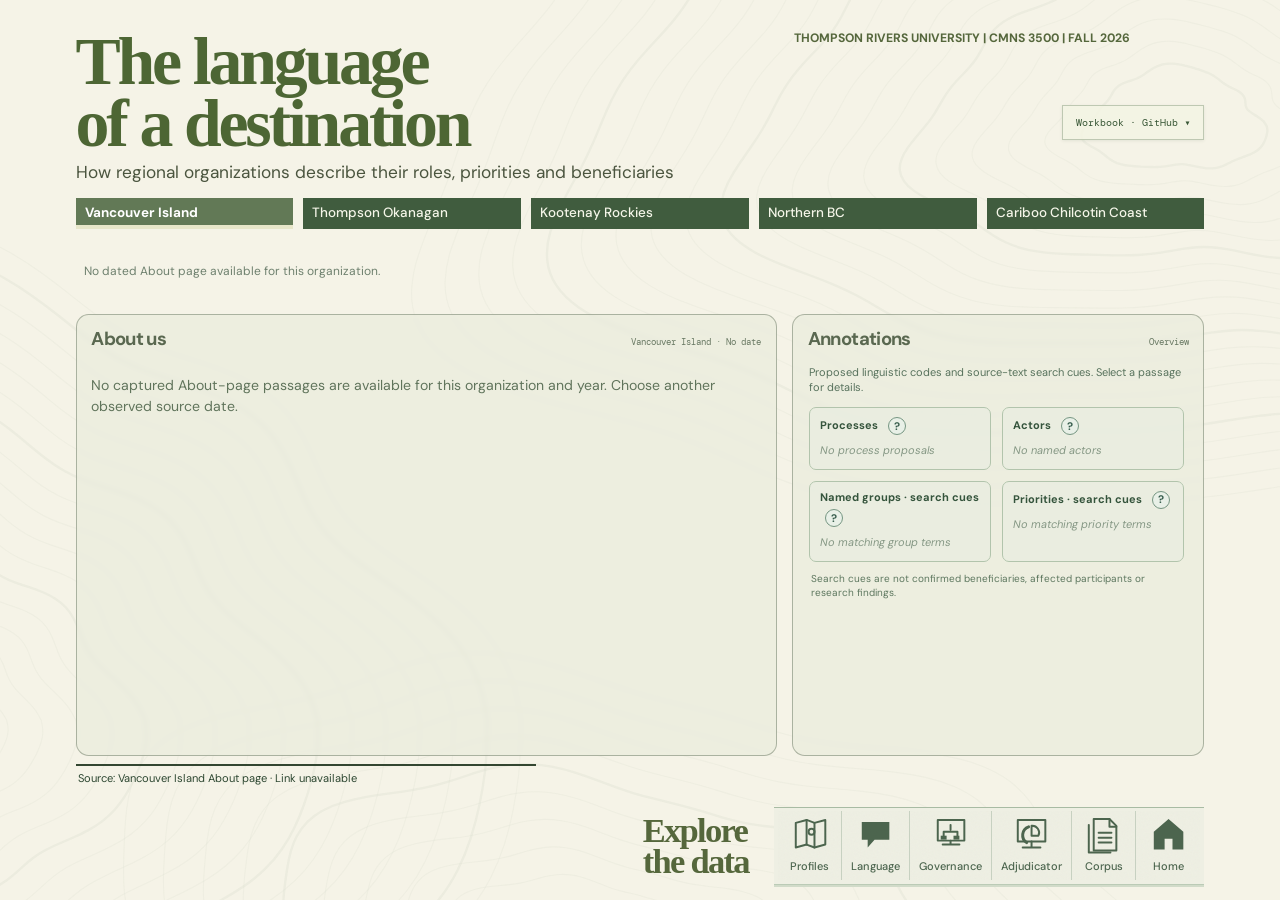
==== site/index.html @ 40ce286b "site: fix corpus listing and improve source-faithful language reading" ====
<!DOCTYPE html>
<html lang="en">
<head>
<meta charset="utf-8">
<meta name="viewport" content="width=device-width, initial-scale=1">
<meta name="theme-color" content="#f5f3e7">
<meta name="description" content="Who speaks for a destination? A research atlas of institutional language and governance.">
<title>Who speaks for a destination? | Research atlas</title>
<link rel="stylesheet" href="./styles.css">
<link rel="stylesheet" href="./reading-layout.css">
<link rel="stylesheet" href="./language-table.css">
<link rel="stylesheet" href="./refinements.css">
<script defer src="./vendor/xlsx.full.min.js"></script>
<script defer src="./app.js"></script>
<script defer src="./reading-layout.js"></script>
<script defer src="./language-table.js"></script>
<script defer src="./source-structure.js"></script>
<script defer src="./refinements.js"></script>
</head>
<body>
<a class="skip" href="#view">Skip to content</a>
<div class="app-shell">
  <main id="view" class="canvas" tabindex="-1" aria-live="polite"></main>
  <footer class="bottom-shell">
    <div class="dock-wrap"><div class="dock-caption" aria-hidden="true">Explore<br>the data</div><nav class="dock" aria-label="Main navigation" id="dock">
      <a href="#profiles" data-route="profiles" aria-label="Profiles"><span class="dock-icon" data-icon="map"></span><span>Profiles</span></a>
      <a href="#language" data-route="language" aria-label="Language"><span class="dock-icon" data-icon="speech"></span><span>Language</span></a>
      <a href="#governance" data-route="governance" aria-label="Governance"><span class="dock-icon" data-icon="governance"></span><span>Governance</span></a>
      <a href="#adjudicator" data-route="adjudicator" aria-label="Adjudicator"><span class="dock-icon" data-icon="performance"></span><span>Adjudicator</span></a>
      <a href="#corpus" data-route="corpus" aria-label="Corpus"><span class="dock-icon" data-icon="document"></span><span>Corpus</span></a>
      <a href="#home" data-route="home" aria-label="Home"><span class="dock-icon" data-icon="home"></span><span>Home</span></a>
    </nav></div>
  </footer>
</div>
<div class="modal-backdrop" id="sources-modal" hidden aria-hidden="true">
 <section class="modal" role="dialog" aria-modal="true" aria-labelledby="modal-title">
  <header class="modal-head"><div><span class="micro">SOURCE DOCUMENTS / SELECTED PERIOD</span><h2 id="modal-title">The source register.</h2></div><button type="button" class="close-modal" aria-label="Close source documents">×</button></header>
  <div id="modal-body" class="modal-body"></div>
  <footer class="modal-foot"><span>WORKBOOK RECORDS / REVIEW STATUS SHOWN</span><a class="dark-action" href="#corpus" id="all-corpus-link">SEE THE WHOLE CORPUS ↗</a></footer>
 </section>
</div>
<dialog id="theme-document-modal" class="theme-document-modal" aria-labelledby="theme-dialog-title">
 <div class="theme-dialog-inner">
  <header class="theme-dialog-header"><div><div class="theme-dialog-eyebrow"></div><h2 id="theme-dialog-title">About-page source</h2></div><button type="button" class="theme-dialog-close" aria-label="Close About-page comparison">×</button></header>
  <div class="theme-dialog-source"></div>
  <div class="theme-dialog-reading" aria-label="Indexed About-page passages"></div>
  <footer class="theme-dialog-footer"><div class="theme-dialog-legend" aria-label="Theme colour key"></div><p class="theme-dialog-note"></p></footer>
 </div>
</dialog>
<div id="definition-tooltip" class="definition-tooltip" role="tooltip" hidden></div>
</body></html>
---- site/styles.css ----
@import url('https://fonts.googleapis.com/css2?family=DM+Sans:wght@400;500;600;700&family=DM+Mono:wght@400;500&display=swap');
:root{--paper:#f5f3e7;--pine:#3e513a;--dark:#323b27;--olive:#55673c;--muted:#81836e;--forest:#697f64;--grid:#acae9e;--line:rgba(65,81,55,.37);--glass:rgba(224,228,210,.40);--pale:rgba(239,239,224,.82);--rust:#b07862;--yellow:#f5c652;--blue:#667d9c;--mint:#869682;--coral:#ef7571;--serif:Georgia,'Times New Roman',serif;--sans:'DM Sans',Arial,sans-serif;--mono:'DM Mono','Courier New',monospace}
*{box-sizing:border-box}
html,body{margin:0;height:100%;overscroll-behavior:none}
body{background:var(--paper);color:var(--dark);font-family:var(--sans);overflow:hidden;font-size:clamp(12px,1.12vw,18px)}
body:before{content:'';position:fixed;inset:0;background-image:url('./assets/images/topography.svg');background-repeat:no-repeat;background-position:50% 50%;background-size:cover;opacity:.56;pointer-events:none;z-index:0}
button,input,select{font:inherit}button{cursor:pointer}a{color:inherit;text-decoration:none}img{max-width:100%}
button:focus-visible,a:focus-visible,input:focus-visible,select:focus-visible,[tabindex]:focus-visible{outline:3px solid var(--rust);outline-offset:3px}
.skip{position:fixed;left:1rem;top:-5rem;padding:.8rem;background:var(--paper);z-index:50}.skip:focus{top:1rem}
.app-shell{height:100dvh;display:flex;flex-direction:column;position:relative;z-index:1;min-height:0}
.canvas{width:100%;flex:1 1 auto;min-height:0;overflow:hidden;display:flex;flex-direction:column;padding:clamp(21px,2.5vh,35px) clamp(24px,5.9vw,110px) 0}
.micro,.field-label,.note,.tiny,.chip,.modal-foot,.bottom-subnote{font-family:var(--mono);letter-spacing:.065em;text-transform:uppercase;font-size:clamp(9px,.72vw,12px)}
.corner-meta{position:absolute;right:clamp(24px,5.8vw,110px);top:clamp(15px,2.1vh,31px);font-family:var(--sans);font-weight:700;color:var(--olive);font-size:clamp(11px,1.05vw,18px);text-transform:uppercase;white-space:nowrap}
.headline-row{display:flex;align-items:start;justify-content:space-between;gap:1.5rem;flex:0 0 auto}
.page-title{color:#52612f;font-family:var(--serif);font-weight:700;letter-spacing:-.045em;line-height:.95;font-size:clamp(38px,min(5.3vw,8.5vh),90px);margin:0 0 clamp(4px,.75vh,12px)}
.page-subtitle{font-size:clamp(13px,1.55vw,23px);margin:0;color:#373f2f;line-height:1.24;max-width:min(760px,54vw)}
.heading-icon{height:clamp(48px,8vh,96px);width:clamp(48px,8vh,96px);margin-right:27%;margin-top:clamp(4px,2vh,23px);color:var(--pine)}
.heading-icon svg{width:100%;height:100%}
.brandmark{font-size:clamp(9px,.83vw,14px);letter-spacing:.09em;font-family:var(--mono);font-weight:500;color:var(--olive);margin-bottom:clamp(4px,1vh,13px)}
.page-head{flex:0 0 auto;min-height:clamp(110px,20vh,230px);display:flex;align-items:end;justify-content:space-between;padding-bottom:clamp(8px,1.4vh,20px)}
.page-head .page-title{margin-bottom:3px}
.page-head.no-top{min-height:clamp(100px,19vh,213px)}
.rdmo-tabs{display:grid;grid-template-columns:repeat(5,minmax(0,1fr));gap:clamp(6px,.9vw,14px);margin:0 0 clamp(8px,1vh,14px);flex:0 0 auto}
.region-button{height:clamp(31px,3.55vh,43px);padding:0 clamp(6px,.5vw,12px);color:var(--paper);background:#465c42;border:1px solid transparent;text-align:left;font:clamp(11px,1.12vw,19px)/1 var(--sans);white-space:nowrap;overflow:hidden;text-overflow:ellipsis;transition:background .15s}
.region-button:hover,.region-button[aria-pressed=true]{background:#788668;color:#fff;border-color:var(--dark);font-weight:700}
.timeline{position:relative;flex:0 0 auto;margin:clamp(6px,.7vh,12px) 0 clamp(9px,1.5vh,19px);padding-top:clamp(5px,.75vh,9px);height:clamp(65px,10vh,100px)}
.timeline-labels{display:flex;justify-content:space-between;gap:8px;font-size:clamp(12px,1.28vw,19px);height:25px}
.timeline-labels button{background:transparent;padding:0;border:0;color:#20291e;min-width:40px;text-align:left}
.timeline-labels button:last-child{text-align:right}
.timeline-labels button[aria-current=true]{font-weight:700;color:var(--olive)}
.timeline-track{height:clamp(23px,3.4vh,39px);background:rgba(70,96,67,.69);width:100%;position:relative}
.timeline-track input[type=range]{position:absolute;inset:0;width:100%;height:100%;padding:0;margin:0;background:transparent;appearance:none;-webkit-appearance:none;cursor:ew-resize;z-index:2}
.timeline-track input::-webkit-slider-runnable-track{background:transparent;height:100%}
.timeline-track input::-moz-range-track{background:transparent;height:100%}
.timeline-track input::-webkit-slider-thumb{appearance:none;-webkit-appearance:none;width:clamp(23px,2.1vw,34px);height:clamp(31px,4.8vh,50px);background:#54643c;border:2px solid #eeeacb;border-radius:0;box-shadow:0 0 0 1px #3f5235}
.timeline-track input::-moz-range-thumb{width:clamp(23px,2.1vw,34px);height:clamp(31px,4.8vh,50px);background:#54643c;border:2px solid #eeeacb;border-radius:0;box-shadow:0 0 0 1px #3f5235}
.timeline-caption{display:flex;justify-content:space-between;margin-top:4px;color:#5a6454;font:clamp(9px,.73vw,12px) var(--mono)}
.analytics-panels{display:grid;grid-template-columns:1.01fr 1.14fr 1.02fr;gap:clamp(10px,1.1vw,19px);flex:1 1 auto;min-height:0;margin:0 0 clamp(6px,.7vh,12px)}
.panel{display:flex;flex-direction:column;background:var(--glass);border:1px solid #9ba38f;border-radius:clamp(11px,1.1vw,20px);padding:clamp(10px,1vw,19px);min-width:0;min-height:0;overflow:hidden;backdrop-filter:blur(2px)}
.panel-title{font:700 clamp(14px,1.5vw,23px)/1.08 var(--sans);letter-spacing:-.05em;margin:0 0 3px;color:#171c15}
.panel-subtitle{font:clamp(9px,.91vw,15px)/1.36 var(--sans);margin:0 0 7px;color:#30382c}
.panel-head{display:flex;align-items:center;justify-content:space-between;gap:10px;flex:0 0 auto}
.info-btn{border:1px solid var(--olive);color:var(--olive);border-radius:100%;background:transparent;height:20px;width:20px;padding:0;font:600 12px var(--sans);flex:0 0 auto}
.scroll-pane{overflow-y:auto;min-height:0;overscroll-behavior:contain;scrollbar-width:thin;scrollbar-color:#9ca78d transparent}
.scroll-pane::-webkit-scrollbar{width:6px}.scroll-pane::-webkit-scrollbar-thumb{background:#9da791;border-radius:3px}
.theme-item{margin:clamp(6px,.9vh,12px) 0 clamp(11px,1.4vh,17px)}
.theme-label{display:flex;gap:7px;align-items:center;font-weight:700;font-size:clamp(10px,.97vw,16px);margin:0 0 5px}
.color-dot{width:clamp(15px,1.75vw,28px);height:clamp(15px,1.75vw,28px);border-radius:50%;flex:0 0 auto}
.bar-bg{height:clamp(18px,3vh,32px);border-radius:12px;background:#9a9987;overflow:hidden}
.bar-fill{height:100%;background:var(--olive);border-radius:inherit;display:flex;align-items:center;justify-content:end;padding-right:9px;color:#fff;font:clamp(11px,1.05vw,17px) var(--sans);min-width:2.5rem}
.excerpt-list{display:flex;flex-direction:column;gap:7px;padding:3px 4px 4px 0}
.excerpt{border:1px solid transparent;border-bottom-color:rgba(87,103,76,.28);text-align:left;background:transparent;padding:7px 4px;display:block;width:100%;color:#263223}
.excerpt:hover,.excerpt[aria-pressed=true]{background:rgba(213,220,201,.8);border-color:#acb49e}
.excerpt-meta{display:flex;justify-content:space-between;gap:8px;font-weight:700;font-size:clamp(10px,.9vw,14px);margin:0 0 3px}
.excerpt p{margin:0;font-size:clamp(10px,.82vw,13px);line-height:1.38}
.excerpt-doc{color:#555c4d;font-size:clamp(9px,.7vw,11px);margin-top:4px}
.metrics{display:flex;flex-direction:column;gap:clamp(9px,1.1vh,16px);min-height:0;flex:1}
.metric{background:rgba(218,220,209,.5);border:1px solid #adb3a1;border-radius:15px;padding:clamp(10px,1.05vw,18px);flex:1;min-height:0;display:flex;flex-direction:column;justify-content:space-between}
.metric-head{display:flex;justify-content:space-between;gap:6px;font:700 clamp(13px,1.45vw,21px) var(--sans)}
.metric-head b{font-weight:400}
.metric p{margin:4px 0 10px;font-size:clamp(10px,.85vw,14px);line-height:1.3}
.metric-track{height:3px;margin:14px 8px 10px;background:#3f443b;position:relative}
.metric-track:before,.metric-track:after,.metric-point{content:'';position:absolute;top:50%;transform:translate(-50%,-50%);border:3px solid #283028;background:var(--paper);border-radius:100%;height:clamp(10px,1.1vw,18px);width:clamp(10px,1.1vw,18px)}
.metric-track:before{left:0}.metric-track:after{left:100%}.metric-point{background:var(--pine);border-color:var(--pine);height:clamp(14px,1.6vw,25px);width:clamp(14px,1.6vw,25px)}
.metric-scale{display:flex;justify-content:space-between;font-weight:700;font-size:clamp(10px,.82vw,13px);gap:12px}
.panel-foot{border-top:1px solid var(--line);padding-top:7px;margin-top:7px;font:clamp(9px,.7vw,12px) var(--mono);color:#56624d;flex:0 0 auto}
.panel-action{background:none;border:0;color:var(--pine);text-decoration:underline;text-underline-offset:3px;padding:0;font:inherit}
.governance-layout{display:grid;grid-template-rows:1fr auto;flex:1;min-height:0}
.board-roster{display:grid;grid-template-columns:repeat(5,minmax(0,1fr));gap:clamp(8px,1.2vw,24px);align-items:start;overflow-y:auto;min-height:0;margin-top:clamp(4px,1vh,14px)}
.member{min-width:0}
.avatar{display:grid;place-items:center;width:min(100%,clamp(70px,13vh,185px));aspect-ratio:1;border-radius:100%;margin-bottom:clamp(8px,1.3vh,18px);background:var(--tone,#8b9b7c);overflow:hidden}
.avatar svg{height:100%;width:100%}
.member b{font-weight:500;font-size:clamp(12px,1.25vw,19px);display:block;margin-bottom:2px}
.member span{font-size:clamp(10px,1vw,16px);display:block;line-height:1.28}
.board-legend{display:flex;gap:clamp(14px,2vw,32px);align-items:center;flex-wrap:wrap;font-size:clamp(9px,.9vw,15px);padding:8px 0 0}
.board-legend i{height:15px;width:15px;display:inline-block;border-radius:50%;vertical-align:middle;margin-right:5px}
.board-footnote{font-size:clamp(9px,.9vw,14px);color:#39412e;margin:6px 0 0}
.profile-body{display:grid;grid-template-columns:minmax(0,1.04fr) minmax(0,.95fr);gap:clamp(25px,3vw,70px);min-height:0;flex:1;align-items:center;padding-bottom:2vh}
.profile-copy{align-self:start;max-width:650px;overflow-y:auto;max-height:100%;padding-top:clamp(15px,3vh,34px)}
.profile-name{margin:0 0 clamp(10px,2.5vh,30px);font:700 clamp(20px,2vw,29px) var(--sans);color:var(--dark)}
.prose{font-size:clamp(14px,1.24vw,20px);line-height:1.43;max-width:710px;color:#3a4135}
.prose p{margin:0 0 clamp(12px,2vh,28px)}
.prose h2,.prose h3{margin:8px 0;font:700 1.1em var(--sans)}
.map-box{height:100%;position:relative;display:grid;place-items:center;overflow:hidden;min-height:0}
.map-box svg{width:100%;height:100%;max-height:100%;overflow:visible}
.map-region{fill:#9caa9c;stroke:#f5f3e7;stroke-width:1.6;transition:fill .2s}
.map-region:hover{fill:#859b7c}
.map-pin{cursor:pointer}.map-pin circle{fill:#32543b;stroke:#e7e9de;stroke-width:2.5}
.map-pin text{font:700 12px var(--sans);fill:#fff;text-anchor:middle;pointer-events:none}
.map-pin[aria-pressed=true] circle,.map-pin:hover circle{fill:#ad755e}
.map-caption{position:absolute;bottom:8px;right:0;font:clamp(9px,.7vw,12px)/1.4 var(--mono);color:#515947;text-align:right;background:rgba(245,243,231,.85);padding:5px}
.map-caption a{text-decoration:underline}
.home-head{min-height:clamp(130px,27vh,280px);flex:0 0 auto;padding:clamp(4px,.7vh,9px) 0 clamp(12px,2vh,28px)}
.home-head .page-title{font-size:clamp(45px,min(5.6vw,9vh),100px)}
.home-head .page-subtitle{max-width:850px}
.carousel-wrap{display:grid;grid-template-columns:clamp(28px,3vw,50px) 1fr;gap:9px;flex:1;min-height:0;padding-bottom:clamp(10px,1vh,15px)}
.slide-tabs{display:flex;flex-direction:column;gap:12px;min-height:0}
.slide-tab{writing-mode:vertical-rl;transform:rotate(180deg);display:flex;align-items:center;justify-content:center;flex:1;background:var(--pine);color:var(--paper);font-size:clamp(13px,1.15vw,20px);border:0;padding:5px}
.slide-tab[aria-pressed=true]{background:#7b8a6e;font-weight:700}
.slide-panel{height:100%;min-height:0;position:relative;overflow:hidden;background:rgba(57,67,50,.7)}
.slide-panel>img{height:100%;width:100%;object-fit:cover;display:block;filter:saturate(.83) brightness(.75)}
.slide-cover{position:absolute;inset:0;background:linear-gradient(90deg,rgba(21,32,24,.76) 0%,rgba(21,32,24,.53) 55%,rgba(21,32,24,.06) 100%);pointer-events:none}
.slide-text{position:absolute;left:clamp(22px,2.6vw,44px);top:50%;transform:translateY(-50%);max-width:min(69%,880px);color:#fff;font-size:clamp(13px,1.3vw,21px);line-height:1.46;text-shadow:0 1px 2px rgba(0,0,0,.25)}
.slide-text h2{font:700 clamp(19px,1.9vw,32px) var(--sans);margin:0 0 10px}
.slide-text p{margin:0 0 clamp(8px,1.8vh,20px)}
.slide-photo{height:100%;width:45%;object-fit:cover;position:absolute;right:0;top:0;filter:none!important}
.slide-panel.researcher{background:rgba(225,229,212,.9)}
.slide-panel.researcher .slide-text{color:#273727;text-shadow:none;max-width:50%;left:3%}
.slide-panel.researcher .slide-cover{display:none}
.slide-credit{position:absolute;bottom:8px;right:9px;color:#fff;background:rgba(22,35,23,.74);font:clamp(9px,.7vw,12px)/1.3 var(--sans);padding:5px 8px;z-index:2;max-width:92%}
.slide-credit a{border-bottom:1px solid rgba(255,255,255,.6)}
.slide-counter{position:absolute;bottom:9px;left:3%;z-index:2;color:#f5f2e8;font:11px var(--mono)}
.slide-panel.researcher .slide-counter{color:#3c5139}
.carousel-arrows{position:absolute;top:12px;right:14px;display:flex;gap:5px;z-index:3}
.carousel-arrows button{background:rgba(244,243,232,.88);border:1px solid #bdc4af;height:30px;width:35px;color:var(--pine)}
.bottom-shell{position:relative;flex:0 0 clamp(90px,12vh,137px);display:flex;justify-content:space-between;align-items:center;padding:0 clamp(24px,5.9vw,110px) 0;gap:15px;min-height:0}
.bottom-note{display:flex;flex-direction:column;gap:8px;align-self:flex-end;padding-bottom:14px;font:clamp(10px,.93vw,15px) var(--sans)}
.bottom-note i{font-style:normal}
.bottom-subnote{color:#78816f}
.dock-wrap{display:flex;align-items:center;gap:clamp(13px,2vw,32px);margin-left:auto}
.dock-caption{font:700 clamp(25px,2.7vw,42px)/.9 var(--serif);color:var(--olive);letter-spacing:-.05em}
.dock{display:flex;gap:clamp(7px,1.4vw,25px);align-items:flex-end}
.dock a{border:0;display:flex;flex-direction:column;align-items:center;justify-content:center;gap:4px;min-width:clamp(42px,4.25vw,76px);color:var(--pine);font-size:clamp(9px,.76vw,13px);text-align:center}
.dock a:hover,.dock a[aria-current=page]{color:#253c29;text-decoration:none;font-weight:700}
.dock a[aria-current=page] .dock-icon{border-bottom:3px solid var(--pine);padding-bottom:3px}
.dock-icon{display:grid;place-items:center;width:clamp(31px,3.2vw,53px);height:clamp(32px,3.5vw,57px)}
.dock-icon svg{width:100%;height:100%;fill:none;stroke:currentColor;stroke-width:2.3;stroke-linecap:round;stroke-linejoin:round}
.dock-icon svg.fill{fill:currentColor;stroke:none}
.corpus-toolbar{display:grid;grid-template-columns:1.75fr 1fr .7fr 1fr;gap:12px;margin:6px 0 10px;flex:0 0 auto}
.field{display:flex;flex-direction:column;gap:4px;min-width:0}
.field label{font-size:clamp(10px,.85vw,14px)}
.field input,.field select{height:36px;border:1px solid var(--line);border-radius:0;background:#f4f3e7;padding:7px 9px;color:var(--dark);font-size:clamp(11px,.95vw,15px);min-width:0}
.corpus-area{flex:1;min-height:0;display:flex;flex-direction:column;background:rgba(238,239,225,.62);border:1px solid var(--line);padding:10px 14px}
.corpus-area-meta{display:flex;justify-content:space-between;align-items:center;gap:12px;flex:0 0 auto;margin-bottom:7px}
.corpus-table-wrap{flex:1;min-height:0;overflow:auto;scrollbar-width:thin}
table{width:100%;border-collapse:collapse;text-align:left;min-width:600px}
th{position:sticky;top:0;background:#dde3d5;text-align:left;font-size:clamp(10px,.82vw,13px);font-weight:700;padding:9px;border-bottom:1px solid var(--line)}
td{padding:clamp(9px,1.05vh,16px);border-bottom:1px solid rgba(67,81,57,.18);font-size:clamp(11px,.93vw,15px)}
tbody tr{cursor:pointer}
tbody tr:hover,tbody tr:focus-visible{background:#e7e8d8}
.pager{display:flex;gap:10px;justify-content:flex-end;align-items:center;margin-top:8px;flex:0 0 auto}
.plain-btn{background:transparent;border:1px solid var(--line);color:var(--pine);padding:7px 11px;font:clamp(10px,.7vw,12px) var(--mono)}
.plain-btn:hover{background:#e6e7d9}.plain-btn:disabled{opacity:.35;cursor:default}
.chip{display:inline-block;border:1px solid var(--line);padding:4px 7px;background:#e1e5d8;font-size:clamp(9px,.7vw,11px)}
.modal-backdrop[hidden]{display:none}
.modal-backdrop{position:fixed;inset:0;z-index:30;display:grid;place-items:center;background:rgba(18,33,22,.6);padding:22px}
.modal{background:var(--paper);color:var(--dark);height:min(680px,83dvh);width:min(880px,95vw);box-shadow:0 20px 100px #0a1f1769;display:flex;flex-direction:column;padding:clamp(20px,3vw,40px);border:1px solid #a5aa97}
.modal-head{display:flex;justify-content:space-between;align-items:start;gap:15px;border-bottom:1px solid var(--line);padding-bottom:15px}
.modal h2{font:700 clamp(27px,3vw,46px)/1 var(--serif);margin:10px 0 0}
.close-modal{border:0;background:none;color:var(--pine);font-size:34px}
.modal-body{overflow-y:auto;min-height:0;flex:1;padding:12px 0}
.source-item{padding:12px 0;border-bottom:1px solid var(--line)}
.source-item .source-title{font-weight:700;font-size:clamp(14px,1.1vw,18px)}
.source-item p{margin:6px 0;font-size:13px;color:#57624d}
.source-item a{text-decoration:underline;font-size:13px}
.modal-foot{border-top:1px solid var(--line);padding-top:12px;display:flex;justify-content:space-between;align-items:center;gap:20px}
.dark-action{display:inline-block;background:var(--pine);color:white;font-size:clamp(10px,.8vw,12px);padding:10px 15px;font-family:var(--mono)}
.dark-action:hover{background:#263a27}
.empty{padding:30px 10px;font:italic 20px var(--serif);color:#56634e}
.credits-inline{position:absolute;bottom:9px;right:10px;padding:6px;color:#fff;background:#18221bc7;font:10px var(--sans)}
.detail-pane{overflow:auto;flex:1;min-height:0}
.data-label{font-size:clamp(9px,.78vw,12px);color:#596b51;font-family:var(--mono)}
.measure-list{display:flex;flex-direction:column;gap:8px}
.measure-entry{background:rgba(231,233,214,.65);padding:10px;border-left:3px solid var(--olive)}
.measure-entry strong{display:block;font-size:clamp(12px,1.1vw,17px)}
.measure-entry span{font-size:clamp(10px,.88vw,14px)}
.distribution-detail{margin-top:auto;color:#52634b;font-size:clamp(10px,.88vw,13px)}
@media(max-height:800px){.canvas{padding-top:14px}.page-head{min-height:107px}.home-head{min-height:127px}.page-title{font-size:clamp(37px,min(5vw,7.6vh),70px)}.home-head .page-title{font-size:clamp(39px,min(5.3vw,8vh),76px)}.timeline{height:67px;margin:3px 0 7px}.analytics-panels{margin:0}.bottom-shell{flex-basis:78px}.dock-icon{height:38px;width:36px}.dock-caption{font-size:28px}.page-subtitle{font-size:15px}}
@media(max-width:850px){.corner-meta{font-size:10px;top:12px}.page-head{min-height:120px}.page-title{font-size:clamp(35px,6vw,58px)}.rdmo-tabs{gap:4px}.region-button{font-size:10px}.analytics-panels{gap:6px}.panel{padding:8px}.panel-title{font-size:14px}.panel-subtitle{font-size:10px}.dock-caption{display:none}.bottom-note{font-size:10px}.bottom-subnote{display:none}.dock{gap:5px}.dock a{min-width:42px}.profile-body{gap:10px}}
@media(max-width:620px){body{font-size:12px}.canvas{padding:45px 10px 0}.corner-meta{left:10px;right:auto;top:9px;font-size:10px}.home-head{min-height:120px}.page-head{min-height:105px}.page-title{font-size:36px}.page-subtitle{font-size:12px;max-width:none}.heading-icon{margin:0 0 0 auto;height:40px;width:40px}.rdmo-tabs{display:flex;overflow-x:auto;gap:5px;scrollbar-width:none}.region-button{white-space:nowrap;flex:0 0 auto;min-width:115px}.analytics-panels{grid-template-columns:1fr;grid-template-rows:repeat(3,minmax(0,1fr));overflow:auto}.panel{min-height:140px}.board-roster{grid-template-columns:repeat(3,minmax(0,1fr))}.bottom-shell{padding:0 8px;flex:0 0 80px}.bottom-note{display:none}.dock{width:100%;gap:0;justify-content:space-around}.dock a{font-size:9px;min-width:0;flex:1}.dock-icon{width:29px;height:29px}.profile-body{grid-template-columns:1fr 1fr;gap:8px}.profile-copy{padding-top:6px}.profile-name{font-size:16px}.prose{font-size:11px}.carousel-wrap{grid-template-columns:24px 1fr}.slide-tab{font-size:11px}.slide-text{max-width:93%;font-size:11px;left:12px}.slide-panel.researcher .slide-text{max-width:50%;font-size:10px}.slide-photo{width:49%}.corpus-toolbar{grid-template-columns:1fr 1fr}.field input,.field select{height:28px}.avatar{width:65px}.modal-foot{flex-direction:column;align-items:start}}
@media(prefers-reduced-motion:reduce){*,*:before,*:after{scroll-behavior:auto!important;transition:none!important}}

/* Photo/text split: keep supplied researcher portrait on the right, not under prose. */
.slide-panel.researcher>img.slide-photo{position:absolute;left:auto;right:0;top:0;width:45%;height:100%;object-fit:cover;object-position:center;filter:none}
.slide-panel.researcher .slide-text{left:3%;max-width:49%}

/* Refinement: restrained material depth, real-map clarity, calm focus */
body:before{opacity:.30;background-position:center center}
.page-head{padding-bottom:clamp(7px,.8vh,14px)}
.heading-icon{display:none!important}
.rdmo-tabs{grid-template-columns:repeat(6,minmax(0,1fr));gap:clamp(4px,.62vw,11px);margin-bottom:clamp(4px,.6vh,9px)}
.region-button{height:clamp(33px,3.8vh,44px);font-size:clamp(10px,.89vw,16px);font-weight:500;letter-spacing:-.025em;background:linear-gradient(180deg,#4a6247,#3e553e);box-shadow:inset 0 1px 0 #9daa98,0 2px 1px rgba(27,49,31,.13);border-radius:2px;transition:background-color .2s ease,box-shadow .2s ease,transform .2s ease}
.region-button:hover{background:#687e62;transform:translateY(-1px)}
.region-button[aria-pressed=true]{background:linear-gradient(180deg,#879b80,#708669);box-shadow:inset 0 0 0 1px #516c4e,inset 0 2px 2px #bdcbb1,0 3px 7px rgba(40,63,40,.17)}
.selected-region{display:flex;align-items:baseline;justify-content:space-between;gap:1rem;height:clamp(30px,4.3vh,46px);margin-top:1px;padding:clamp(2px,.4vh,6px) 0 0;color:var(--pine);white-space:nowrap;min-width:0}
.selected-region>span:first-child{font:700 clamp(15px,1.4vw,24px)/1.2 var(--sans);letter-spacing:-.035em;overflow:hidden;text-overflow:ellipsis}
.selected-period{font:clamp(9px,.69vw,11px) var(--mono);letter-spacing:.06em;color:#6c7566}
.timeline{margin-top:0;margin-bottom:clamp(6px,.85vh,14px);height:clamp(64px,8.9vh,96px)}
.panel{position:relative;background:linear-gradient(155deg,rgba(246,246,235,.62),rgba(219,227,212,.49));border:1px solid rgba(80,106,78,.43);box-shadow:0 10px 29px rgba(49,68,51,.065),inset 0 1px 0 rgba(255,255,255,.72),inset 0 -1px 0 rgba(94,119,94,.10);backdrop-filter:blur(9px) saturate(105%);-webkit-backdrop-filter:blur(9px) saturate(105%);transition:background .22s ease,border-color .22s ease,box-shadow .22s ease}
.panel:hover{border-color:rgba(57,90,58,.54)}
.panel:has(.help-popover:not([hidden])){overflow:visible;z-index:6}
.panel .scroll-pane{scrollbar-width:thin}
.info-btn{height:24px;width:24px;font-size:16px;font-weight:700;flex:0 0 auto;border:1px solid #8a9b84;border-radius:100%;box-shadow:inset 0 1px 0 #fff,0 1px 2px #798b772f;background:linear-gradient(180deg,#f6f6ee,#e0e7d8);color:#3f583c;transition:transform .17s ease,box-shadow .17s ease,background .17s ease}
.info-btn:hover,.info-btn[aria-expanded=true]{transform:translateY(-1px);box-shadow:0 2px 8px #607b643a;background:#d1dfcd}
.help-popover[hidden]{display:none}
.help-popover{position:absolute;top:clamp(34px,3.2vw,58px);right:clamp(6px,1vw,20px);width:min(330px,calc(100% - 20px));background:linear-gradient(145deg,#faf9efed,#e4eaddf7);border:1px solid #9aab94;border-radius:12px;padding:clamp(13px,1.2vw,20px);box-shadow:0 18px 36px rgba(35,63,40,.19),inset 0 1px 0 #fff;backdrop-filter:blur(20px);-webkit-backdrop-filter:blur(20px);color:#273b2a;z-index:10;animation:popIn .17s ease-out;max-height:min(270px,58vh);overflow:auto}
.help-popover h3{font:700 clamp(14px,1.15vw,18px) var(--sans);margin:0 32px 10px 0}
.help-popover p{font:clamp(11px,.9vw,14px)/1.55 var(--sans);margin:0 0 9px}
.help-popover .micro{font-size:9px;color:#66755f}
.help-close{position:absolute;top:8px;right:10px;border:0;border-radius:100%;font:25px/1 var(--sans);background:transparent;color:#405b40;padding:3px 5px}
.help-close:hover{background:#d2ddce}
@keyframes popIn{from{opacity:0;transform:translateY(-5px) scale(.99)}to{opacity:1;transform:none}}
.metric{background:linear-gradient(150deg,rgba(227,233,218,.67),rgba(215,222,208,.57));box-shadow:inset 0 1px 0 #ffffff85;gap:5px}
.metric-head{font-size:clamp(13px,1.35vw,20px)}
.metric p{margin:4px 0 8px}
.metric-visual{margin-top:auto}
.metric-track{height:3px;margin:clamp(20px,2.1vw,32px) 8px 14px;background:#40563f}
.metric-track:before,.metric-track:after{display:none}
.metric-ticks{position:absolute;inset:0}
.metric-tick{position:absolute;top:50%;width:1.5px;height:13px;transform:translate(-50%,-50%);background:#526b4f;border-radius:1px}
.metric-tick:first-child,.metric-tick:last-child{height:17px;width:2px}
.metric-point{background:#3e5b3e;border:2px solid #f5f3e7;box-shadow:0 1px 0 1px #3b5a3b,0 0 0 4px #ffffff33;z-index:2}
.metric-scale{font-size:clamp(10px,.8vw,13px)}
.map-region{fill:#a2b2a1;stroke:#f1f5ed;stroke-width:1.5;cursor:pointer;transition:fill .2s ease,stroke-width .2s ease,filter .2s ease}
.map-region.selected{fill:#7b997b;stroke:#eaf0e2;stroke-width:2.3;filter:drop-shadow(0 1px 2px #607e6e55)}
.map-region:hover{fill:#819b84;stroke-width:2.5}
.map-pin{outline:none}
.map-pin:hover circle,.map-pin:focus-visible circle{fill:#b77657;stroke:#fff;stroke-width:3}
.map-pin text{font-size:12px}
.map-caption{background:rgba(247,248,237,.79);border:1px solid #ffffff63;backdrop-filter:blur(5px);padding:7px 9px;border-radius:4px;box-shadow:0 2px 8px #30483310}
.dock a{padding:8px 7px 6px;min-width:clamp(48px,4.7vw,82px);font-size:clamp(10px,.86vw,14px);border:1px solid transparent;border-radius:11px;transition:background .22s ease,transform .22s ease,box-shadow .22s ease,color .22s ease;position:relative}
.dock a:hover{background:rgba(226,233,213,.67);transform:translateY(-3px);box-shadow:inset 0 1px 0 #fff}
.dock a[aria-current=page]{background:linear-gradient(160deg,rgba(247,249,238,.92),rgba(209,221,200,.78));border:1px solid rgba(92,111,88,.55);box-shadow:0 6px 17px #526b5325,inset 0 1px 0 #fff,inset 0 -2px 0 #8b9e80;transform:translateY(-4px);color:#2e5031}
.dock a[aria-current=page]:after{content:'';height:3px;width:45%;background:#536c52;position:absolute;bottom:2px;left:27.5%;border-radius:4px}
.dock a[aria-current=page] .dock-icon{border:0;padding:0}
.dock-icon{width:clamp(35px,3.5vw,58px);height:clamp(35px,3.7vw,60px)}
.dock-icon svg{stroke-width:2.25}
.bottom-shell{background:linear-gradient(0deg,rgba(239,242,228,.49),rgba(247,246,236,.03));backdrop-filter:blur(3px);-webkit-backdrop-filter:blur(3px)}
.terrain-credit{font-size:clamp(8px,.58vw,10px);text-decoration:none;color:#697b6a}
.terrain-credit:hover{text-decoration:underline}
.slide-panel{box-shadow:0 11px 34px rgba(32,46,29,.19),inset 0 1px 0 #fff4}
.slide-tabs .slide-tab{border:1px solid #ffffff28;transition:background .22s,filter .22s}
.slide-tab[aria-pressed=true]{box-shadow:inset 4px 0 #cbd6c2,inset 0 0 0 1px #ffffff66}
.carousel-arrows button{background:linear-gradient(145deg,#fafbf1,#dfe8d7);border-radius:3px;box-shadow:0 3px 6px #203c2633;transition:transform .15s}
.carousel-arrows button:hover{transform:translateY(-2px)}
@media(max-height:800px){.selected-region{height:25px}.timeline{height:61px}.bottom-shell{flex-basis:84px}.dock-icon{height:38px;width:38px}.dock a{padding:4px 5px;min-width:45px}.rdmo-tabs{margin-bottom:1px}}
@media(max-width:850px){.rdmo-tabs{gap:4px}.region-button{font-size:clamp(9px,1.1vw,12px);letter-spacing:-.03em}.selected-region>span:first-child{font-size:15px}.dock a{min-width:40px;padding:5px 3px}.dock-icon{height:34px;width:34px}}
@media(max-width:620px){.rdmo-tabs{display:flex;overflow-x:auto}.region-button{font-size:11px;min-width:135px}.selected-region{height:30px}.selected-region>span:first-child{font-size:14px}.selected-period{font-size:8px}.dock a{min-width:0;flex:1;padding:4px 2px;font-size:9px}.dock-icon{width:27px;height:27px}.bottom-shell{flex-basis:85px}.map-caption{font-size:8px}}
@media(prefers-reduced-motion:reduce){.help-popover{animation:none}.dock a,.region-button,.slide-tab{transition:none}.dock a[aria-current=page]{transform:none}}

/* Analogue controls and real provincial geography. Avoid heavy gradients and inset plastic. */
.timeline{height:clamp(58px,7.8vh,78px);padding-top:1px;margin:clamp(4px,.6vh,8px) 0 clamp(10px,1.15vh,15px)}
.timeline-labels,.timeline-track{margin-inline:21px;width:calc(100% - 42px)}
.timeline-labels{position:relative;height:26px;display:block}
.timeline-labels button{position:absolute;top:0;transform:translateX(-50%);width:46px;min-width:0;padding:0 0 5px;border:0;background:none;color:#556452;text-align:center!important;font:500 clamp(11px,.95vw,14px)/1.3 var(--sans);font-variant-numeric:tabular-nums}
.timeline-labels button[aria-current=true]{color:#324b35;font-weight:700}
.timeline-labels button:focus-visible{outline:2px solid #b17455;outline-offset:2px;border-radius:2px}
.timeline-track{height:24px;background:transparent;position:relative}
.timeline-track:before{content:"";position:absolute;left:0;right:0;top:10px;height:2px;background:#a7b4a4;box-shadow:0 1px 0 #fff7}
.timeline-track:after{content:"";position:absolute;left:0;top:10px;width:var(--progress,0%);height:2px;background:#3c5842;pointer-events:none}
.timeline-notches{position:absolute;inset:0;pointer-events:none}
.timeline-notches span{position:absolute;top:6px;width:1px;height:10px;background:#72866d;transform:translateX(-50%)}
.timeline-track input[type=range]{position:absolute;inset:0;width:100%;height:24px;margin:0;appearance:none;-webkit-appearance:none;background:transparent;cursor:pointer;touch-action:pan-y}
.timeline-track input::-webkit-slider-runnable-track{height:2px;background:transparent}
.timeline-track input::-moz-range-track{height:2px;background:transparent}
.timeline-track input::-webkit-slider-thumb{appearance:none;-webkit-appearance:none;width:16px;height:21px;margin-top:-10px;background:#e9e8d8;border:2px solid #405f46;border-radius:9px;box-shadow:0 1px 2px #2c402b3a,0 0 0 3px #f5f3e770}
.timeline-track input::-moz-range-thumb{width:16px;height:21px;background:#e9e8d8;border:2px solid #405f46;border-radius:9px;box-shadow:0 1px 2px #2c402b3a}
.timeline-track input:focus-visible{outline:2px solid #bb805b;outline-offset:3px;border-radius:2px}
.timeline-caption{margin-top:0;opacity:.87;letter-spacing:.01em}
.rdmo-tabs{gap:clamp(5px,.6vw,10px);margin-bottom:clamp(4px,.6vh,8px)}
.region-button{background:rgba(240,241,228,.78);border:1px solid rgba(75,96,71,.5);box-shadow:0 1px 0 rgba(255,255,255,.65);border-radius:3px;color:#334b38;letter-spacing:-.025em;font-weight:600;font-size:clamp(9px,.92vw,13px);height:clamp(34px,3.7vh,42px);padding:0 9px;position:relative;transition:color .18s ease,background .18s ease,border-color .18s ease}
.region-button:after{content:"";position:absolute;bottom:0;left:16%;right:16%;height:3px;background:transparent;transition:background .18s ease}
.region-button:hover{background:#e3e9dc;border-color:#668065;color:#263f2c;transform:none}
.region-button[aria-pressed=true]{background:#dce5d6;color:#263e2b;font-weight:700;box-shadow:0 1px 0 #fff8;border-color:#517153}
.region-button[aria-pressed=true]:after{background:#426348}
.region-button:focus-visible{outline:2px solid #af7858;outline-offset:2px}
.slide-tabs{gap:8px}
.slide-tab{background:#3d5942;border:1px solid #314835;border-radius:2px;color:#f5f4e9;letter-spacing:.02em;box-shadow:none;font-weight:500;transition:background .18s ease,color .18s ease}
.slide-tab:hover{background:#56755c}
.slide-tab[aria-pressed=true]{background:#819780;color:#fff;box-shadow:inset 4px 0 #e8e9d8}
.slide-tab:focus-visible,.carousel-arrows button:focus-visible{outline:2px solid #cf9b70;outline-offset:3px}
.carousel-arrows{top:14px;right:16px;gap:7px}
.carousel-arrows button{height:35px;width:37px;background:#f3f2e6ec;border:1px solid #8a9e84;border-radius:50%;color:#33513c;font:600 18px/1 var(--sans);box-shadow:0 2px 6px #2f4b3230;transition:background .18s ease,transform .18s ease}
.carousel-arrows button:hover{background:#e0e9d9;transform:translateY(-1px)}
.dock a{border:1px solid transparent;border-radius:6px;background:transparent;box-shadow:none;transform:none;padding:6px 6px 7px;transition:background .18s ease,color .18s ease}
.dock a:hover{background:#e8eddf;box-shadow:none;transform:none}
.dock a[aria-current=page]{background:#e0e9d9;border-color:#9fb69a;box-shadow:none;transform:none;color:#25482e}
.dock a[aria-current=page]:after{height:3px;width:65%;left:17.5%;bottom:1px;background:#3d6949}
.dock-icon{height:clamp(35px,3.4vw,48px);width:clamp(35px,3.4vw,48px)}
.dock-icon svg{stroke-width:2}
.map-box{isolation:isolate}
.map-landmass{fill:#b9cbb7;stroke:none}
.map-region{stroke:rgba(245,247,235,.93);stroke-width:1;opacity:.92;cursor:pointer;transition:opacity .17s ease,filter .17s ease,fill .17s ease}
.map-region.selected{stroke:#f0f3e9;stroke-width:2.3;fill:#709374;filter:none;opacity:1}
.map-region:hover,.map-region:focus-visible{stroke:#f8faf1;stroke-width:2.7;filter:brightness(.93);opacity:1;outline:none}
.map-outline{stroke:#5c785e;stroke-width:1.55;stroke-linecap:round;stroke-linejoin:round;vector-effect:non-scaling-stroke}
.map-pin{outline:none;cursor:pointer}
.map-pin circle{fill:#355b42;stroke:#eff3e8;stroke-width:2.5;transition:fill .16s ease,stroke-width .16s ease}
.map-pin text{fill:#fff;font-size:12px;font-variant-numeric:tabular-nums}
.map-pin[aria-pressed=true] circle{fill:#a66d54;stroke:#fff;stroke-width:3.4}
.map-pin:hover circle,.map-pin:focus-visible circle{fill:#a66d54;stroke:#fff;stroke-width:4}
.map-caption{text-align:right;background:rgba(246,247,234,.88);backdrop-filter:blur(4px);border:1px solid rgba(218,226,209,.9);color:#4d634c;line-height:1.6;bottom:1.5vh}
.map-caption a{color:#3d6044;text-decoration:underline;text-underline-offset:3px}
.map-loading{font:500 13px/1.5 var(--sans);color:#62745e;padding:22px;border:1px solid #cbd8c9}
.slide-panel.researcher>img.slide-photo{object-position:50% 46%;image-rendering:auto}
.slide-panel.researcher .slide-text{max-width:48%;left:3.3%}
@media(max-height:800px){.timeline{height:60px}.dock-icon{height:33px;width:33px}}
@media(max-width:800px){.region-button{font-size:9px}.timeline-labels,.timeline-track{margin-inline:17px;width:calc(100% - 34px)}.timeline-labels button{width:40px}}
@media(prefers-reduced-motion:reduce){.carousel-arrows button,.map-region,.region-button,.dock a{transition:none}}


/* Paper controls: original texture, cut edges, offset sheet shadows, and ink feedback. */
:root{
 --paper-ink:#314b37;
 --paper-edge:#9bab94;
 --paper-grain:url("data:image/svg+xml,%3Csvg xmlns='http://www.w3.org/2000/svg' width='160' height='160' viewBox='0 0 160 160'%3E%3Cfilter id='fibres'%3E%3CfeTurbulence type='fractalNoise' baseFrequency='.54' numOctaves='3' seed='11' stitchTiles='stitch'/%3E%3C/filter%3E%3Crect width='160' height='160' fill='%23839478' filter='url(%23fibres)' opacity='.24'/%3E%3C/svg%3E");
}
.region-button,.slide-tab,.carousel-arrows button,.plain-btn,.dock a{
 border-radius:0;
 background-image:none;
 filter:none;
 font-weight:500;
 text-shadow:none;
 -webkit-tap-highlight-color:transparent;
}
.region-button,.slide-tab,.carousel-arrows button,.plain-btn,.dock a{
 position:relative;
 isolation:isolate;
}
.region-button::before,.slide-tab::before,.carousel-arrows button::before,.plain-btn::before,.dock a::before{
 content:"";
 position:absolute;inset:0;
 background-image:var(--paper-grain);
 background-repeat:repeat;
 background-position:0 0;
 opacity:.19;
 mix-blend-mode:multiply;
 pointer-events:none;
 transition:background-position .22s ease,opacity .22s ease;
}
.region-button:hover::before,.slide-tab:hover::before,.carousel-arrows button:hover::before,.plain-btn:hover::before,.dock a:hover::before{background-position:10px 5px;opacity:.26}
.region-button:active,.slide-tab:active,.carousel-arrows button:active,.plain-btn:active,.dock a:active{transform:translate(1px,2px);box-shadow:0 1px 0 #89967f!important}
.region-button{
 color:var(--paper-ink);
 background:#efefe3;
 border:1px solid var(--paper-edge);
 box-shadow:2px 3px 0 #d0d8c7;
 height:clamp(34px,3.8vh,43px);
 padding-inline:9px;
 font-size:clamp(10px,.85vw,13px);
 font-weight:600;
 letter-spacing:-.02em;
 transition:background-color .19s ease,box-shadow .19s ease,transform .19s ease;
}
.region-button::after{content:"";position:absolute;inset:auto 9px 5px;height:1px;background:#9bad98;opacity:.45;transition:background-color .18s,height .18s,opacity .18s}
.region-button:hover{color:#293f2e;background:#e9ede0;border-color:#779177;transform:translate(-1px,-1px);box-shadow:3px 4px 0 #c3d1c0}
.region-button[aria-pressed=true]{background:#dae5d5;color:#243d2b;font-weight:700;border-color:#59765b;box-shadow:2px 3px 0 #bdcdbb;transform:none}
.region-button[aria-pressed=true]::after{height:3px;opacity:1;background:#416347}
.slide-tabs{gap:9px}
.slide-tab{
 border:1px solid #acbaa5;
 background:#eeeee2;
 color:#334c3a;
 box-shadow:-2px 3px 0 #cbd4c5;
 font-weight:600;
 letter-spacing:.025em;
 transition:background-color .19s ease,box-shadow .19s ease,transform .19s ease;
}
.slide-tab:hover{background:#e5ecdf;color:#233e29;transform:translateX(2px);box-shadow:-1px 4px 0 #b5c4b1}
.slide-tab[aria-pressed=true]{background:#d6e2d0;color:#25482e;font-weight:700;border-color:#688267;box-shadow:inset 4px 0 0 #57795c,-2px 3px 0 #bccab7;transform:none}
.carousel-arrows{top:16px;right:17px;gap:8px}
.carousel-arrows button{
 background:#f2f0e6;
 border:1px solid #94a48d;
 border-radius:0;
 color:#304e36;
 height:37px;width:39px;
 font:600 18px/1 var(--sans);
 box-shadow:2px 3px 0 #9fae9a80;
 transition:background-color .18s ease,box-shadow .18s ease,transform .18s ease;
}
.carousel-arrows button:hover{background:#e2eadd;border-color:#648263;transform:translate(-1px,-1px);box-shadow:3px 4px 0 #90a58e88}
.dock a{
 padding:5px 7px 8px;
 border:1px solid transparent;
 border-radius:0;
 background:transparent;
 color:#38543d;
 box-shadow:none;
 transform:none;
 transition:background-color .17s ease,box-shadow .17s ease,transform .17s ease;
}
.dock a::before{opacity:0}
.dock a:hover{
 background:#eeeede;
 border-color:#b1bfaa;
 color:#2d4933;
 box-shadow:2px 3px 0 #c9d5c4;
 transform:translate(-1px,-1px);
}
.dock a:hover::before{opacity:.2}
.dock a[aria-current=page]{
 background:#e3eadd;
 border:1px solid #8faa90;
 border-radius:0;
 color:#29492f;
 box-shadow:2px 3px 0 #c0cfba;
 transform:none;
 font-weight:700;
}
.dock a[aria-current=page]::before{opacity:.22}
.dock a[aria-current=page]::after{content:"";position:absolute;left:13%;width:74%;height:3px;bottom:2px;background:#466848}
.dock a[aria-current=page] .dock-icon{border:0;padding:0}
.dock-icon svg{stroke-width:1.85}
.plain-btn{
 background:#f1efe4;
 border:1px solid #9eaf98;
 color:#38543b;
 box-shadow:2px 3px 0 #d0d8c8;
 transition:background-color .17s ease,transform .17s ease,box-shadow .17s ease;
}
.plain-btn:hover:not(:disabled){background:#e9ecdf;transform:translate(-1px,-1px);box-shadow:3px 4px 0 #c9d6c3}
.region-button:focus-visible,.slide-tab:focus-visible,.carousel-arrows button:focus-visible,.plain-btn:focus-visible,.dock a:focus-visible{
 outline:2px solid #ad6d4e;outline-offset:3px
}
.map-region{cursor:pointer;fill:var(--region-fill,#aabdab);stroke:#f0f3ea;stroke-width:.9;fill-rule:evenodd;vector-effect:non-scaling-stroke;transition:fill .2s ease,stroke-width .17s ease}
.map-region.selected{fill:#729679;stroke:#fffdf0;stroke-width:1.7;filter:none}
.map-region:hover,.map-region:focus-visible{fill:#8aa890;stroke:#ffffff;stroke-width:2.1;filter:none;outline:none}
.map-pin circle{fill:#2f5b40;stroke:#f4f3e9;stroke-width:2.4}
.map-pin[aria-pressed=true] circle{fill:#ae765d;stroke:#fff;stroke-width:3}
.map-caption{background:#f4f2e7d9;border:1px solid #d6dccd;border-radius:0;box-shadow:2px 3px 0 #c9d4c431;backdrop-filter:none;line-height:1.55}
.map-loading{background:#f1efe4;border:1px solid #b4bda9;border-radius:0;box-shadow:2px 3px 0 #d7ddd0;color:#435c47}
@media(prefers-reduced-motion:reduce){
 .region-button,.slide-tab,.carousel-arrows button,.plain-btn,.dock a,.map-region{transition:none}
 .region-button::before,.slide-tab::before,.carousel-arrows button::before,.plain-btn::before,.dock a::before{transition:none}
}

/* Each dock destination is a lightly cut paper tab; selected page receives the ink mark. */
.dock a:not([aria-current=page]){
 background:#f1f0e6;
 border:1px solid rgba(126,151,122,.33);
 box-shadow:1px 2px 0 rgba(127,152,122,.24);
}
.dock a:not([aria-current=page])::before{opacity:.11}
.dock a:not([aria-current=page]):hover{background:#e8ede0;border-color:#8aa285;box-shadow:2px 3px 0 #c5d2c0;transform:translate(-1px,-1px)}
@media(max-width:620px){
 .dock a{padding:4px 2px 5px}
 .region-button{padding-inline:7px}
}


/* Atlas refinement: a printed region index with a cartographic plate. */
#view:has(.profile-body) .page-head{min-height:clamp(145px,19.4vh,214px)}
#view:has(.profile-body) .page-title{font-size:clamp(45px,min(5.2vw,8.6vh),85px);line-height:.94}
.profile-body{grid-template-columns:minmax(0,.85fr) minmax(0,1.15fr);gap:clamp(20px,3.2vw,60px);align-items:start;padding-bottom:0}
.profile-copy{padding-top:clamp(24px,3vh,35px);max-width:100%;overflow-x:hidden}
.profile-index{display:block;width:fit-content;color:#698064;font:500 clamp(10px,.78vw,13px)/1.2 var(--mono);letter-spacing:.11em;margin:0 0 clamp(10px,1.4vh,16px);border-top:1px solid #849b84;padding-top:10px}
.profile-name{font:700 clamp(28px,2.55vw,39px)/1.07 var(--serif);color:#314831;letter-spacing:-.034em;margin:0 0 clamp(18px,2.6vh,32px)}
.profile-copy .prose{font-size:clamp(15px,1.18vw,19px);line-height:1.63;max-width:530px;letter-spacing:.003em}
.profile-copy .prose p{margin-bottom:clamp(18px,2.7vh,29px)}
.profile-copy::after{content:'';display:block;width:min(80px,20%);height:2px;margin-top:clamp(16px,2vh,30px);background:#9ba991;box-shadow:0 4px #d5dbc9}
.map-box{display:flex;flex-direction:column;justify-content:flex-start;align-items:stretch;position:relative;height:100%;min-height:0;padding-top:clamp(27px,3.6vh,39px);overflow:hidden}
.map-box svg{display:block;flex:none;width:100%;height:auto;aspect-ratio:650/500;max-height:calc(100% - 85px);overflow:visible}
.map-figure-heading{position:absolute;top:0;left:0;right:0;display:flex;justify-content:space-between;gap:1rem;padding:8px 0 0;border-top:1px solid rgba(93,126,90,.55);color:#4e6a4c;font:500 clamp(10px,.8vw,13px)/1.4 var(--mono);letter-spacing:.07em}
.map-caption{position:absolute;right:0;bottom:clamp(8px,1.4vh,20px);max-width:100%;background:transparent;border:0;border-top:1px solid #9eaf9a;box-shadow:none;padding:10px 0 0;text-align:right;line-height:1.65;color:#62735d;backdrop-filter:none;font-size:clamp(9px,.69vw,11px)}
.map-caption strong{color:#4b6549}
.map-region{stroke-width:.7;transition:fill .18s ease,stroke-width .16s ease}
.map-region.selected{stroke-width:1.35;fill:#729279}
.map-region:hover,.map-region:focus-visible{stroke-width:1.9}
.map-pin circle{stroke-width:2.2}
.map-pin text{font-size:11px}
/* Printed tabs are one connected index. Text wraps instead of shrinking below legibility. */
.rdmo-tabs{gap:0;grid-template-columns:repeat(6,minmax(0,1fr));background:#eaece0;padding:3px 3px 2px;border-top:1px solid #b3c2ad;border-bottom:1px solid #a5b6a2;box-shadow:0 2px 0 #d3dace;margin-bottom:clamp(5px,.7vh,9px)}
.region-button,.region-button:hover,.region-button[aria-pressed=true]{border:0;border-right:1px solid #bbc9b7;border-radius:0;box-shadow:none;transform:none;min-height:50px;height:auto;padding:8px clamp(6px,.85vw,13px) 9px;text-align:left;white-space:normal;overflow:visible;text-overflow:clip;line-height:1.18;font-size:clamp(11px,.92vw,14px);font-weight:600;letter-spacing:-.012em;transition:background-color .18s ease,color .18s ease}
.region-button:last-child{border-right:0}
.region-button{background:#eeeede;color:#466347}
.region-button:hover{background:#e4eadc;color:#304e36}
.region-button[aria-pressed=true]{background:#dbe5d4;color:#304d36;font-weight:700}
.region-button::before{opacity:.12}
.region-button::after{inset:auto 9px 5px;height:2px;background:transparent;opacity:1}
.region-button[aria-pressed=true]::after{height:3px;background:#3e6145;opacity:1}
/* Navigation reads as one folded sheet, not six unrelated bordered buttons. */
.dock{gap:0;padding:3px 4px 4px;background:#eeefe3;border-top:1px solid #a8bba3;border-bottom:1px solid #bbcbb6;box-shadow:0 2px 0 #d1dbc9;align-items:stretch}
.dock a,.dock a:not([aria-current=page]),.dock a[aria-current=page]{background:transparent;border:0;border-right:1px solid #c7d1c1;box-shadow:none;border-radius:0;transform:none;padding:5px 9px 7px;min-width:clamp(57px,5vw,80px);color:#4c654e;font-weight:500}
.dock a:last-child{border-right:0}
.dock a::before,.dock a:not([aria-current=page])::before{opacity:.12}
.dock a:hover,.dock a:not([aria-current=page]):hover{background:#e4eadf;box-shadow:none;transform:none}
.dock a[aria-current=page]{background:#dce8d6;color:#2f5538;font-weight:700}
.dock a[aria-current=page]::after{height:3px;bottom:2px;width:60%;left:20%;background:#3c6647}
.dock-icon{width:clamp(31px,2.9vw,42px);height:clamp(31px,3vw,42px)}
.dock-icon svg{stroke-width:2}
.bottom-shell{background:none;backdrop-filter:none}
@media(max-width:850px){.profile-body{grid-template-columns:minmax(0,.86fr) minmax(0,1.14fr);gap:14px}.region-button{font-size:11px}.dock a,.dock a:not([aria-current=page]),.dock a[aria-current=page]{padding-inline:4px;min-width:38px}}
@media(max-width:620px){.profile-body{grid-template-columns:minmax(0,.92fr) minmax(0,1.08fr);gap:9px}.profile-copy{padding-top:12px}.profile-name{font-size:20px}.profile-index{font-size:8px}.profile-copy .prose{font-size:11px;line-height:1.38}.map-box{padding-top:28px}.map-caption{font-size:7px;bottom:0}.map-figure-heading{font-size:8px}.rdmo-tabs{display:flex;gap:0;overflow-x:auto;flex-shrink:0}.region-button{min-width:142px;font-size:11px}.dock{width:100%}.dock a,.dock a:not([aria-current=page]),.dock a[aria-current=page]{flex:1;min-width:0;padding:4px 1px 5px}}
@media(prefers-reduced-motion:reduce){.region-button,.map-region,.dock a{transition:none}}

/* Keep geographic proportions while filling the available map plate. */
.map-box svg{max-height:calc(100% - 60px)}


/* Keep vertical home index labels facing the same way in every state. */
.slide-tab,.slide-tab:hover,.slide-tab[aria-pressed=true],.slide-tab:active{
 writing-mode:horizontal-tb;
 transform:none;
}
.slide-tab-label{
 display:inline-block;
 writing-mode:vertical-rl;
 transform:rotate(180deg);
 white-space:nowrap;
 pointer-events:none;
}
/* A clearer printed index without shrinking longer region names. */
.region-button,.region-button:hover,.region-button[aria-pressed=true]{
 font-size:clamp(13px,1.05vw,16px);
 line-height:1.22;
 min-height:clamp(57px,6.7vh,68px);
 padding:9px clamp(7px,.85vw,13px) 10px;
}
@media(max-height:800px){
 .region-button,.region-button:hover,.region-button[aria-pressed=true]{
  font-size:clamp(12px,1vw,15px);
  min-height:50px;
  padding-block:7px;
 }
}
@media(max-width:620px){
 .region-button,.region-button:hover,.region-button[aria-pressed=true]{
  font-size:13px;
  min-height:51px;
 }
}
/* Keep all five performance categories in view; excerpts and registers can scroll. */
.performance-categories{
 display:flex;
 flex-direction:column;
 justify-content:space-between;
 gap:clamp(3px,.7vh,8px);
 flex:1 1 auto;
 min-height:0;
 overflow:hidden;
}
.performance-categories .theme-item{
 flex:0 0 auto;
 margin:0;
}
.performance-categories .theme-label{
 font-size:clamp(11px,.91vw,14px);
 line-height:1.13;
 margin:0 0 5px;
}
.performance-categories .color-dot{
 width:clamp(15px,1.3vw,19px);
 height:clamp(15px,1.3vw,19px);
}
.performance-categories .bar-bg{height:clamp(18px,2.55vh,24px)}
.performance-categories .bar-fill{font-size:clamp(11px,.9vw,14px)}
@media(max-height:800px){
 .performance-categories{gap:2px}
 .performance-categories .theme-label{margin-bottom:3px}
 .performance-categories .bar-bg{height:19px}
}
/* Workbook panels contain categorical text, not numeric certainty gauges. */
.analytics-panels .metrics{overflow-y:auto;scrollbar-width:thin;gap:7px;padding-right:3px}
.analytics-panels .metrics .metric{flex:0 0 auto;min-height:48px;padding:9px 12px;justify-content:flex-start;overflow-wrap:anywhere}
.analytics-panels .metrics .metric p{font-size:clamp(11px,.84vw,13px);line-height:1.35;margin:5px 0 0;overflow-wrap:anywhere}
/* Adjudicator extension: retains the prototype panel grid and fixed viewport. */
.adjudicator-actions{display:flex;flex-wrap:wrap;gap:8px;align-items:center;margin:0 0 10px}
.adjudicator-actions input[type=file]{position:absolute;inline-size:1px;block-size:1px;opacity:0;pointer-events:none}
.adjudicator-notice{min-height:1.3em;margin:0 0 10px;color:#4d604b;font-size:12px}
.adjudicator-layout .panel{min-width:0}
.adjudicator-code{margin:0 0 12px}
.adjudicator-code .micro{display:block;margin-top:4px;opacity:.75}
.adjudicator-text{white-space:pre-wrap;overflow-wrap:anywhere;font:inherit;margin:0 0 12px}
.adjudicator-layout textarea{width:100%;min-height:72px;resize:vertical}
.adjudicator-layout .check{display:block;margin:12px 0;font-size:12px;line-height:1.35}
@media(max-width:760px){.adjudicator-actions{gap:6px}.adjudicator-actions .plain-btn{font-size:11px;padding:8px}.adjudicator-layout{grid-template-columns:1fr}.adjudicator-layout .panel{max-height:none}}
---- site/reading-layout.css ----
/* The research workbook's Canva-prototype reading surface. Scoped to Language and Adjudicator. */
.canvas:has(.reading-design){padding-top:clamp(13px,1.8vh,25px)}
.canvas:has(.reading-design) .corner-meta{top:clamp(10px,1.5vh,23px);right:clamp(24px,5.8vw,110px);font-size:clamp(10px,.95vw,16px)}
.reading-design{display:flex;flex-direction:column;min-width:0;min-height:0;flex:1 1 auto;position:relative;isolation:isolate}
.reading-heading{position:relative;display:flex;flex:0 0 auto;align-items:flex-end;justify-content:space-between;gap:18px;padding:clamp(10px,1.65vh,22px) 0 clamp(12px,1.6vh,22px)}
.reading-heading .page-title{font-family:Georgia,'Times New Roman',serif;font-size:clamp(46px,min(5.3vw,8.5vh),91px);font-weight:700;line-height:.92;letter-spacing:-.047em;margin:0 0 clamp(4px,.7vh,10px);color:#4d6634}
.reading-heading .page-subtitle{font-size:clamp(13px,1.35vw,21px);line-height:1.25;max-width:60vw;margin:0;color:#4b553f}
.reading-workbook-details{font:clamp(10px,.73vw,13px) var(--mono);position:relative;flex:0 0 auto;align-self:center;z-index:30;margin-top:30px;max-width:min(300px,30vw)}
.reading-workbook-details summary{cursor:pointer;list-style:none;background:rgba(243,244,227,.82);border:1px solid #84977877;padding:10px 13px;color:#385736;text-align:center;white-space:nowrap;box-shadow:0 1px 3px #44584118}
.reading-workbook-details summary:after{content:' ▾'}
.reading-workbook-details[open] summary:after{content:' ▴'}
.reading-workbook-details summary::-webkit-details-marker{display:none}
.reading-row-count{color:#667961;font-weight:400}
.reading-workbook-menu{position:absolute;right:0;top:100%;width:min(360px,90vw);padding:14px;display:flex;flex-direction:column;gap:9px;background:#f4f5e8;border:1px solid #81987c;box-shadow:0 15px 32px #354d3450;z-index:40;text-align:left}
.reading-workbook-menu strong{overflow-wrap:anywhere;font:600 12px var(--mono);color:#304d33}
.reading-workbook-menu label{font-size:12px;font-weight:700}
.reading-workbook-menu input{width:100%;min-width:0;padding:7px;border:1px solid #819681;background:white;font-size:12px}
.reading-workbook-menu p{font:11px/1.4 var(--sans);color:#52684c;margin:0}
.reading-action{background:#365839;border:1px solid #243f29;color:white;padding:8px;font-weight:600;font-size:12px}
.reading-action:hover{background:#506d4d}
.reading-region-tabs{display:grid;grid-template-columns:repeat(5,minmax(0,1fr));gap:clamp(8px,.82vw,15px);margin:0 0 clamp(8px,1.5vh,18px);flex:0 0 auto}
.reading-region-tabs button{height:clamp(29px,3.4vh,42px);padding:2px 9px;border:0;border-radius:0;background:#405c3e;color:#f5f6e9;text-align:left;font:500 clamp(11px,1.05vw,18px)/1.1 var(--sans);overflow:hidden;white-space:nowrap;text-overflow:ellipsis;box-shadow:none}
.reading-region-tabs button:hover,.reading-region-tabs button[aria-pressed=true]{background:#627956;color:#fff;font-weight:700}
.reading-region-tabs button[aria-pressed=true]{box-shadow:inset 0 -4px 0 #e7e6c9}
.reading-date-strip{flex:0 0 auto;margin:0 0 clamp(7px,1.5vh,18px)}
.reading-date-strip .timeline{height:clamp(63px,8.6vh,89px);margin:0;padding:0}
.reading-date-strip .timeline-labels{height:clamp(22px,2.8vh,31px);position:relative;display:block;font-size:clamp(12px,1.06vw,17px)}
.reading-date-strip .timeline-labels button{position:absolute;transform:translateX(-50%);min-width:35px;padding:0;white-space:nowrap;text-align:center}
.reading-date-strip .timeline-labels button:first-child{transform:none;text-align:left}
.reading-date-strip .timeline-labels button:last-child{transform:translateX(-100%);text-align:right}
.reading-date-strip .timeline-track{height:clamp(22px,2.8vh,33px);background:#6e8668;border-radius:0}
.reading-date-strip .timeline-track input::-webkit-slider-thumb{appearance:none;-webkit-appearance:none;width:clamp(17px,1.48vw,26px);height:clamp(31px,3.9vh,43px);background:#52683d;border:0;border-radius:0;box-shadow:none}
.reading-date-strip .timeline-track input::-moz-range-thumb{width:clamp(17px,1.48vw,26px);height:clamp(31px,3.9vh,43px);background:#52683d;border:0;border-radius:0;box-shadow:none}
.reading-date-strip .timeline-caption{font:clamp(9px,.64vw,11px) var(--mono);color:#63745c;margin-top:7px}
.reading-date-strip .timeline-notches{display:none}
.reading-panels{display:grid;grid-template-columns:minmax(0,1.7fr) minmax(0,1fr);gap:clamp(11px,1.2vw,21px);flex:1 1 auto;min-height:0;margin:0 0 clamp(6px,.85vh,11px)}
.reading-card{min-width:0;min-height:0;display:flex;flex-direction:column;background:rgba(228,232,216,.48);border:1px solid rgba(85,100,78,.43);border-radius:clamp(12px,1vw,18px);padding:clamp(13px,1.15vw,21px);backdrop-filter:blur(2px);-webkit-backdrop-filter:blur(2px)}
.reading-card>header{display:flex;justify-content:space-between;align-items:baseline;gap:10px;flex:0 0 auto;padding:0 0 clamp(12px,1.7vh,20px)}
.reading-card>header h2{font:700 clamp(18px,1.45vw,25px)/1.05 var(--sans);letter-spacing:-.035em;color:#5a6850;margin:0}
.reading-card>header>span{font:clamp(9px,.7vw,12px) var(--mono);color:#677761;text-align:right;overflow:hidden;text-overflow:ellipsis;white-space:nowrap}
.reading-scroll{flex:1;min-height:0;overflow:auto;overscroll-behavior:contain;scrollbar-width:thin;scrollbar-color:#9cae93 transparent;padding-right:4px}
.reading-scroll::-webkit-scrollbar{width:6px}.reading-scroll::-webkit-scrollbar-thumb{background:#9cae93;border-radius:3px}
.reading-flow{color:#43513c;font:clamp(12px,.95vw,16px)/1.52 var(--sans)}
.reading-flow p{margin:0 0 1.22em}
.reading-document-name{font:600 clamp(10px,.72vw,12px) var(--mono);color:#607454;letter-spacing:.035em;padding:2px 0 8px}
.reading-source-heading{font:700 clamp(14px,1.14vw,19px)/1.25 var(--sans);color:#455c3f;margin:10px 0 4px}
.reading-highlight{display:inline;appearance:none;border:0;margin:0;padding:1px 2px 2px;font:inherit;line-height:inherit;color:inherit;text-align:left;cursor:pointer;background:#d9decf;box-decoration-break:clone;-webkit-box-decoration-break:clone;border-radius:1px}
.reading-highlight:hover,.reading-highlight[aria-pressed=true]{box-shadow:inset 0 -3px 0 #354c36,0 0 0 1px #41593b77;color:#223824}
.reading-highlight--material{background:#f3de79c4}.reading-highlight--relational{background:#a8a0d2b0}
.reading-highlight--verbal{background:#97b08fb8}.reading-highlight--mental{background:#ed9296ad}
.reading-highlight--existential{background:#9ec0d6b6}.reading-highlight--behavioural{background:#c7aab9b8}
.reading-highlight--unclear,.reading-highlight--not_applicable,.reading-highlight--other{background:#ccd1c2b9}
.reading-placeholder{max-width:340px;padding:10px 3px;color:#637358;font:clamp(12px,.98vw,15px)/1.45 var(--sans)}
.reading-placeholder p{margin:0 0 12px}
.reading-annotation-content{padding-right:5px;color:#3c4c38;font:clamp(12px,.91vw,15px)/1.46 var(--sans)}
.reading-annotation-status{font:clamp(10px,.72vw,12px) var(--mono);color:#697a61;margin:0 0 10px;text-transform:uppercase;overflow-wrap:anywhere}
.reading-annotation-content blockquote{margin:0 0 14px;border-left:4px solid #718668;background:#edf1e4a6;padding:8px 11px;color:#29432d}
.reading-annotation-content dl{margin:0 0 11px}
.reading-annotation-item{border-top:1px solid #879a835e;padding:8px 0}
.reading-annotation-item dt{font:700 clamp(10px,.75vw,12px) var(--sans);text-transform:uppercase;color:#687d60}
.reading-annotation-item dd{font:clamp(12px,.91vw,15px)/1.4 var(--sans);overflow-wrap:anywhere;margin:4px 0 0}
.reading-annotation-content a{text-decoration:underline;text-underline-offset:3px;color:#36553a;font-weight:600}
.reading-no-source{font:clamp(13px,1.1vw,18px)/1.5 var(--sans);color:#60745b;margin:10px 0}
.reading-legend{flex:0 0 auto;display:flex;align-items:center;gap:clamp(8px,1.1vw,18px);flex-wrap:wrap;padding:3px 0 clamp(8px,1vh,12px);color:#2c392b;font:600 clamp(10px,.78vw,13px) var(--sans);max-height:75px;overflow:auto}
.reading-legend-label{font:clamp(9px,.7vw,11px) var(--mono);text-transform:uppercase;color:#68765f}
.reading-legend-item{display:inline-flex;align-items:center;gap:7px;white-space:nowrap}
.reading-legend-item small{color:#667762;font-size:.85em}
.reading-legend-dot{display:inline-block;width:clamp(14px,1.25vw,21px);height:clamp(14px,1.25vw,21px);border-radius:50%;flex:none;background:#cbd0c0}
.reading-legend-dot--material{background:#f4d74d}.reading-legend-dot--relational{background:#7976a7}
.reading-legend-dot--verbal{background:#809b7a}.reading-legend-dot--mental{background:#f16d80}
.reading-legend-dot--existential{background:#89b3c7}.reading-legend-dot--behavioural{background:#b58caa}
.reading-footnotes{display:flex;justify-content:space-between;align-items:flex-start;gap:18px;flex:0 0 auto;margin:0 0 clamp(4px,.75vh,9px)}
.reading-footnotes button{border:0;border-top:2px solid #334631;background:transparent;min-width:min(38%,400px);font:clamp(11px,.87vw,15px) var(--sans);text-align:left;padding:5px 2px 0;color:#2d3c2d}
.reading-footnotes button:hover{text-decoration:underline}
.reading-footnotes span{font:clamp(9px,.64vw,11px)/1.4 var(--mono);color:#67785d;text-align:right;max-width:55%}
/* Adjudicator: identical reading surfaces, with review controls in the right-hand panel. */
.reading-review .reading-heading{padding-bottom:clamp(6px,1vh,12px)}
.reading-review .reading-heading .page-title{font-size:clamp(43px,min(4.8vw,7.3vh),81px)}
.reading-review .reading-region-tabs{margin-bottom:clamp(5px,.7vh,10px)}
.reading-review .reading-date-strip{margin-bottom:clamp(4px,.7vh,10px)}
.reading-review-toolbar{display:flex;flex:0 0 auto;align-items:center;justify-content:flex-end;gap:clamp(6px,.75vw,12px);margin:0 0 5px;min-height:25px;white-space:nowrap}
.reading-review-toolbar span{margin-right:auto;font:clamp(9px,.69vw,11px) var(--mono);text-transform:uppercase;color:#5b7057;overflow:hidden;text-overflow:ellipsis}
.reading-review-toolbar button{border:1px solid #abb5a0;background:#e8eaddaa;padding:4px 7px;color:#3e583d;font:600 clamp(9px,.64vw,11px) var(--sans)}
.reading-review-toolbar button:hover{background:#d6e0cf}
.reading-review-notice{flex:0 0 auto;min-height:15px;margin:0 0 5px;font:clamp(9px,.69vw,11px)/1.2 var(--sans);color:#60765a;white-space:nowrap;overflow:hidden;text-overflow:ellipsis}
.reading-review-head{align-items:center!important;gap:4px!important;flex-wrap:wrap}
.reading-review-head h2{margin-right:auto!important}
.reading-review-actions{display:flex;gap:5px;align-items:center}
.reading-review-actions button{padding:6px 7px;border:1px solid #677d60;background:#e0e7d9;font:600 clamp(10px,.75vw,12px) var(--sans);white-space:nowrap;color:#345338}
.reading-review-actions button:disabled{opacity:.4;cursor:not-allowed}
.reading-review-actions .reading-approve{background:#457a56;color:white;border-color:#3e6c4e}
.reading-review-actions .reading-reject{background:#bc5e63;color:white;border-color:#a34f54}
.reading-review-actions .reading-export{background:#ecf0e2;color:#385735}
.reading-review-actions button:hover:not(:disabled){filter:brightness(1.08)}
.reading-review-form{display:flex;flex-direction:column;gap:10px;color:#354c36}
.reading-review-meta{display:flex;align-items:center;justify-content:space-between;font:clamp(11px,.79vw,13px) var(--mono);color:#5d7058;gap:8px}
.reading-review-meta strong{color:#274c30}
.reading-review-fields{display:flex;flex-direction:column;gap:7px}
.reading-review-fields .field{display:flex;flex-direction:column;gap:4px}
.reading-review-fields .field label{color:#455b41;font-weight:700;font-size:clamp(11px,.83vw,13px);text-transform:capitalize}
.reading-review-fields .field label span{font-size:11px}
.reading-review-fields select,.reading-review-fields input,.reading-review-fields textarea{width:100%;min-height:32px;padding:6px 8px;border:1px solid #a2b29c;background:#f5f6e9d9;color:#26412d;font:clamp(11px,.78vw,14px) var(--sans)}
.reading-review-fields .micro{font:clamp(9px,.63vw,11px)/1.25 var(--mono);color:#6b7b64;text-transform:none;letter-spacing:0;overflow-wrap:anywhere}
.reading-review-fields textarea{min-height:56px;resize:vertical}
.reading-review-confirmations{border-top:1px solid #a1b099;padding-top:10px;font:clamp(11px,.85vw,13px) var(--sans)}
.reading-review-confirmations .check{display:flex;gap:7px;align-items:flex-start}
.reading-review-confirmations input[type=checkbox]{width:17px;height:17px;flex:none}
.reading-review-confirmations p{margin:0;color:#63775e}
.reading-source-edit{border-top:1px solid #889f8266;padding:12px 0 0;margin-top:10px;font:clamp(11px,.84vw,14px) var(--sans)}
.reading-source-edit a{display:block;color:#315b37;text-decoration:underline;margin:0 0 9px}
.reading-source-edit details{border-top:1px solid #9bad9955;padding-top:7px}
.reading-source-edit summary{cursor:pointer;color:#385940;font-weight:700}
.reading-source-edit label{display:block;font-weight:600;margin:8px 0 4px}
.reading-source-edit textarea{width:100%;min-height:52px;padding:7px;border:1px solid #a8b59d;background:#f5f7eb}
.reading-source-edit .check{display:flex;gap:7px;align-items:flex-start}
.reading-review .reading-legend{max-height:54px;padding:1px 0 5px}
@media(max-height:780px){.reading-heading{padding:2px 0 8px}.reading-heading .page-title{font-size:clamp(38px,4.4vw,66px)}.reading-region-tabs{margin-bottom:7px}.reading-date-strip{margin-bottom:7px}.reading-date-strip .timeline{height:63px}.reading-card{padding:11px}.reading-card>header{padding-bottom:8px}.reading-legend{padding:2px 0 5px}.reading-footnotes{margin-bottom:2px}.reading-review .reading-heading .page-title{font-size:clamp(37px,4vw,62px)}}
@media(max-width:960px){.reading-workbook-details{max-width:235px}.reading-region-tabs{gap:5px}.reading-region-tabs button{font-size:11px;padding:2px 6px}.reading-panels{grid-template-columns:1.2fr 1fr}.reading-card>header>span{display:none}.reading-flow{font-size:12px}.reading-review-actions button{padding:5px 6px}.reading-review-toolbar{gap:5px}}
@media(max-width:620px){.canvas:has(.reading-design){padding:37px 10px 0}.canvas:has(.reading-design) .corner-meta{left:10px;right:auto;top:8px;font-size:10px}.reading-heading{padding:3px 0 7px;flex-direction:column;align-items:flex-start;gap:6px}.reading-heading .page-title{font-size:36px}.reading-heading .page-subtitle{font-size:12px;max-width:none}.reading-workbook-details{align-self:flex-start;margin-top:1px;max-width:100%}.reading-workbook-details summary{padding:4px 7px;font-size:10px}.reading-workbook-menu{left:0;right:auto;width:min(320px,90vw)}.reading-region-tabs{display:flex;gap:5px;overflow-x:auto;scrollbar-width:thin;margin-bottom:5px;padding-bottom:3px}.reading-region-tabs button{flex:none;min-width:max-content;padding:6px 9px;height:32px}.reading-date-strip{margin-bottom:6px}.reading-date-strip .timeline{height:61px}.reading-date-strip .timeline-labels button{font-size:10px;min-width:30px}.reading-date-strip .timeline-caption{font-size:9px}.reading-panels{display:flex;flex-direction:column;overflow:auto;min-height:0;gap:8px}.reading-card{flex:0 0 auto;min-height:190px;max-height:34vh}.reading-annotations{min-height:160px}.reading-flow{font-size:12px;line-height:1.42}.reading-legend{max-height:54px;overflow:auto;gap:8px;padding:4px 0;font-size:10px}.reading-legend-label{width:100%;font-size:9px}.reading-legend-dot{width:13px;height:13px}.reading-footnotes{gap:9px;margin-bottom:3px}.reading-footnotes button{min-width:0;flex:0 0 43%;font-size:11px}.reading-footnotes span{max-width:56%;font-size:9px}.reading-review .reading-heading .page-title{font-size:35px}.reading-review-toolbar{overflow-x:auto;gap:5px;padding-bottom:3px;min-height:30px}.reading-review-toolbar button{flex:none}.reading-review-toolbar span{flex:none}.reading-review-head h2{flex:1 1 100%}.reading-review-actions{flex-wrap:wrap}.reading-review-actions button{font-size:11px}}
@media(prefers-reduced-motion:reduce){.reading-design *{transition:none!important}}
.reading-source-heading button{font:inherit;color:inherit;text-align:left;border:0;background:transparent;padding:2px 1px;cursor:pointer}
.reading-source-heading button:hover,.reading-source-heading button[aria-pressed=true]{text-decoration:underline;text-decoration-thickness:2px;text-underline-offset:3px}

/* Retain documented paragraph and list boundaries from workbook source locations. */
.reading-flow p{margin:0 0 1.05em}
.reading-flow ol,.reading-flow ul{margin:0 0 1.05em;padding:0 0 0 clamp(24px,2vw,34px);list-style-position:outside}
.reading-flow ol{list-style-type:decimal}
.reading-flow ul{list-style-type:disc}
.reading-flow li{margin:0 0 .38em;padding:0 2px 0 0}
.reading-flow li::marker{color:#4d613e;font-size:.95em;font-weight:600}
.reading-source-other,.reading-source-teaser,.reading-source-caption,.reading-source-button,.reading-source-footer{margin:0 0 .65em}
.reading-source-teaser{padding:3px 0 5px;border-bottom:1px solid #99a9914f}
.reading-source-caption,.reading-source-footer{font-size:.87em;color:#657660}
.reading-source-button .reading-highlight{padding:4px 8px;border:1px solid #96aa8e;background:#e4ead9;display:inline-block}
.reading-document-name:not(:first-child){margin-top:1.1em}
.reading-footnotes .reading-source-citation,.reading-footnotes .reading-source-unavailable{display:block;flex:0 1 min(49%,460px);min-width:0;border-top:2px solid #334631;background:transparent;padding:5px 2px 0;color:#2d4731;text-align:left;font:clamp(11px,.87vw,15px)/1.3 var(--sans);text-decoration:none;overflow-wrap:anywhere}
.reading-footnotes .reading-source-citation:hover{text-decoration:underline;text-underline-offset:3px}
.reading-source-picker{max-width:49%;min-width:140px;display:flex;align-items:center;gap:8px;font:clamp(10px,.7vw,12px)/1.15 var(--mono);color:#556a50}
.reading-source-picker select{min-width:0;flex:1;max-width:240px;background:#f2f5e8;border:1px solid #a1b398;padding:5px 6px;color:#395741}
@media(max-width:620px){.reading-flow ol,.reading-flow ul{padding-left:22px}.reading-footnotes .reading-source-citation,.reading-footnotes .reading-source-unavailable{flex:0 0 47%;font-size:11px}.reading-source-picker{max-width:none;min-width:0;width:100%;order:2}}
---- site/language-table.css ----
/* Tables -> Beneficiaries is the public Language default. Existing Adjudicator is unaffected. */
.canvas:has(.lm-table-view){padding-top:clamp(10px,1.4vh,18px)}
.lm-table-view{flex:1;min-height:0}
.lm-table-view .reading-heading{padding:clamp(7px,1vh,13px) 0 clamp(8px,1.1vh,13px)}
.lm-table-view .reading-heading .page-title{font-size:clamp(44px,min(5.2vw,8vh),88px)}
.lm-table-view .reading-region-tabs{margin-bottom:clamp(7px,1vh,12px)}
.lm-mode-row{flex:0 0 auto;display:flex;justify-content:space-between;align-items:center;gap:14px;min-height:35px;margin-bottom:clamp(7px,1vh,12px)}
.lm-view-switch,.lm-theme-switch{display:flex;gap:5px;align-items:center}
.lm-view-switch button,.lm-theme-switch button{font:700 clamp(11px,.86vw,14px)/1.1 var(--sans);cursor:pointer;white-space:nowrap;min-height:29px;border:1px solid #5c795b;background:#70896a;color:#f8f9ef;padding:6px 16px;border-radius:0}
.lm-view-switch button:hover,.lm-theme-switch button:hover{filter:brightness(1.06)}
.lm-view-switch button[aria-pressed=true],.lm-theme-switch button[aria-pressed=true]{background:#37533e;border-color:#324d38;color:#fff;box-shadow:inset 0 -2px 0 #a7bca0}
.lm-inline-note{font:clamp(9px,.72vw,12px) var(--mono);letter-spacing:.02em;text-transform:uppercase;color:#63775e;text-align:right}
.lm-dimension-row{display:flex;align-items:center;justify-content:space-between;gap:14px;min-height:35px;flex:0 0 auto;margin-bottom:clamp(8px,1.1vh,14px)}
.lm-theme-switch button{font-weight:500;padding:6px 15px}
.lm-dimension-row>span{color:#536b51;font:clamp(10px,.74vw,13px)/1.25 var(--mono);text-align:right}
.lm-surface{display:flex;flex:1 1 auto;min-height:0;flex-direction:column;gap:0;margin:0 0 clamp(7px,.85vh,12px);border:1px solid rgba(75,94,70,.50);border-radius:14px;background:rgba(229,235,218,.64);backdrop-filter:blur(2px);-webkit-backdrop-filter:blur(2px);overflow:hidden}
.lm-surface-head{flex:0 0 auto;display:flex;align-items:flex-end;justify-content:space-between;gap:15px;padding:clamp(12px,1.1vw,19px) clamp(12px,1.2vw,20px) 11px;border-bottom:1px solid #a6b8a0}
.lm-surface-head h2{font:700 clamp(18px,1.4vw,25px)/1.1 var(--sans);color:#405d42;margin:0 0 4px}
.lm-surface-head p{font:clamp(10px,.75vw,12px)/1.35 var(--sans);color:#657b63;margin:0}
.lm-source-key{display:flex;justify-content:flex-end;gap:clamp(6px,.65vw,11px);flex-wrap:wrap;font:clamp(9px,.68vw,11px) var(--mono);color:#677b65}
.lm-source-key span{padding:3px 6px;border-left:2px solid #a6b9a1}
.lm-surface-body{display:grid;grid-template-columns:minmax(0,1.8fr) minmax(260px,.92fr);gap:0;flex:1 1 auto;min-height:0}
.lm-matrix-pane{display:flex;flex-direction:column;min-width:0;min-height:0;padding:clamp(11px,1.1vw,19px);border-right:1px solid #a6b8a0}
.lm-table-scroll{flex:1 1 auto;min-width:0;min-height:0;overflow:auto;scrollbar-width:thin;scrollbar-color:#8fa58a transparent;overscroll-behavior:contain}
.lm-table{border-collapse:separate;border-spacing:0;width:100%;min-width:max(560px,100%);color:#2c3f31;font:clamp(11px,.88vw,14px)/1.3 var(--sans);table-layout:fixed}
.lm-table col.lm-theme-column{width:35%}
.lm-table col.lm-year-column{width:auto}
.lm-table thead th{padding:clamp(8px,1.1vh,12px) 8px;background:rgba(217,226,208,.85);border-top:1px solid #607760;border-bottom:2px solid #4a654b;border-right:1px solid #8ea38e;text-align:center;font:700 clamp(11px,.87vw,14px) var(--sans)}
.lm-table thead th:first-child{text-align:left;position:sticky;left:0;z-index:4;background:#dbe5d3}
.lm-table tbody th{font-weight:600;text-align:left;vertical-align:middle;padding:10px clamp(8px,.8vw,13px);background:rgba(238,242,228,.9);border-right:1px solid #8fa78e;border-bottom:1px solid #afc1aa;position:sticky;left:0;z-index:2;white-space:normal}
.lm-table td{padding:0;vertical-align:middle;text-align:center;border-right:1px solid #b1c1ae;border-bottom:1px solid #aec1ad}
.lm-table tbody tr:hover th{background:#e0ead9}
.lm-cell{display:flex;flex-direction:column;align-items:center;justify-content:center;gap:3px;min-height:clamp(45px,5.5vh,68px);width:100%;padding:6px 5px;border:1px solid transparent;border-radius:0;font:600 clamp(10px,.79vw,13px)/1.15 var(--sans);cursor:pointer;color:#435a47;background:rgba(232,238,223,.67)}
.lm-cell--pending{background:#ebe8d6;color:#665a44}
.lm-cell--missing{background:rgba(234,237,226,.45);color:#819084}
.lm-cell--multiple{background:#e0e6dc;color:#516c59}
.lm-cell--present{background:#c9dbc7;color:#245537}
.lm-cell--not-mentioned{background:#e4e7dc;color:#576a58}
.lm-cell:hover{background:#d0dfc9;border-color:#779777}
.lm-cell[aria-pressed=true]{outline:2px solid #3d6946;outline-offset:-3px;background:#d5e3ce;color:#274d34}
.lm-cell .lm-cell-mark{font-size:11px;line-height:1;color:inherit;opacity:.72}
.lm-table-caption{color:#667d65;font:clamp(10px,.75vw,12px)/1.36 var(--sans);margin:10px 0 0}
.lm-evidence-pane{display:flex;flex-direction:column;min-width:0;min-height:0;overflow:hidden}
.lm-evidence-head{flex:0 0 auto;display:flex;align-items:flex-start;justify-content:space-between;gap:10px;padding:clamp(12px,1.1vw,17px);border-bottom:1px solid #a6b9a1}
.lm-eyebrow{font:700 clamp(9px,.65vw,11px) var(--mono);color:#718570}
.lm-evidence-head h3{font:700 clamp(15px,1.15vw,21px)/1.17 var(--sans);color:#405d45;margin:5px 0 5px}
.lm-evidence-head p{font:clamp(10px,.7vw,12px) var(--mono);color:#708270;margin:0}
.lm-evidence-status{flex:0 0 auto;padding:5px 8px;border-radius:2px;font:700 clamp(9px,.65vw,11px)/1.2 var(--sans);white-space:nowrap;background:#dfe6d5;color:#4f6a4e}
.lm-evidence-status--pending{background:#f0e6c9;color:#7b6240}
.lm-evidence-status--present{background:#c3dec5;color:#27543c}
.lm-evidence-status--not-mentioned{background:#dee4d9;color:#576c5d}
.lm-evidence-body{flex:1 1 auto;min-height:0;overflow:auto;scrollbar-width:thin;scrollbar-color:#92aa92 transparent;padding:clamp(11px,1vw,16px);overscroll-behavior:contain}
.lm-evidence-body p{font:clamp(11px,.85vw,13px)/1.48 var(--sans);color:#526b56;margin:0 0 12px}
.lm-evidence-body .lm-disclaimer{padding:9px 11px;border-left:3px solid #b2956c;background:#f0eedbc7;color:#5a5f4d}
.lm-evidence-body .lm-disclaimer strong{color:#795e43}
.lm-evidence-body .lm-interpretation{padding:9px 11px;border-left:3px solid #628967;background:#dde9d9}
.lm-source-meta{font:clamp(9px,.72vw,12px) var(--mono);color:#667d65;margin:0 0 9px}
.lm-no-matches{padding:8px;background:#e7ebdc;color:#697d6c}
.lm-source-choice{display:block;font:600 11px var(--sans);margin:0 0 11px;color:#47624d}
.lm-source-choice select{display:block;width:100%;margin-top:4px;background:#f4f6ed;border:1px solid #9eb5a1;color:#345340;padding:7px}
.lm-passage{display:block;text-align:left;width:100%;border:1px solid #b4c3ad;background:#edf1e5;color:#405b43;padding:8px 10px;margin:7px 0;font:clamp(11px,.82vw,13px)/1.4 var(--sans);cursor:pointer;border-radius:5px}
.lm-passage:hover{background:#d7e6d3;border-color:#729479}
.lm-passage>span:first-child{display:block;color:#6a816b;font:clamp(9px,.68vw,11px) var(--mono);margin-bottom:5px}
.lm-passage-text{display:-webkit-box;-webkit-line-clamp:3;-webkit-box-orient:vertical;overflow:hidden}
.lm-evidence-links{display:flex;align-items:center;gap:9px;flex-wrap:wrap;border-top:1px solid #a5b9a3;padding:10px 0 0;margin-top:12px}
.lm-evidence-links a,.lm-evidence-links button{background:#385c43;color:#f3f6ec;padding:8px 10px;border:0;text-decoration:none;font:700 clamp(10px,.75vw,12px) var(--sans);cursor:pointer}
.lm-evidence-links a:hover,.lm-evidence-links button:hover{background:#567a5d}
.lm-bottom-note{display:flex;align-items:center;justify-content:space-between;flex:0 0 auto;gap:18px;color:#687c67;font:clamp(10px,.72vw,12px)/1.35 var(--sans);margin:0 0 6px}
.lm-bottom-note span:last-child{text-align:right}
.lm-empty{color:#657762;font:14px/1.5 var(--sans)}
/* Timeline keeps clickable original clauses; analytical tags remain in its annotation panel. */
.lm-timeline .reading-highlight{background:transparent;color:inherit;border-bottom:1px dashed #7e9b7b;padding:1px 0 2px}
.lm-timeline .reading-highlight:hover,.lm-timeline .reading-highlight[aria-pressed=true]{background:#dce9d9;box-shadow:inset 0 -2px 0 #3f6a42}
.lm-timeline .reading-legend{display:none}
.lm-timeline .reading-footnotes{margin-top:5px}
@media(max-height:820px) and (min-width:701px){
 .lm-table-view .reading-heading{padding:3px 0 7px}
 .lm-table-view .reading-heading .page-title{font-size:clamp(38px,4.5vw,64px)}
 .lm-table-view .reading-region-tabs{margin-bottom:5px}
 .lm-mode-row{margin-bottom:5px}
 .lm-dimension-row{margin-bottom:7px}
 .lm-surface-head{padding:8px 13px 7px}
 .lm-matrix-pane{padding:8px 12px}
 .lm-table thead th{padding:7px}
 .lm-cell{min-height:39px}
 .lm-bottom-note{margin:0}
}
@media(max-width:1020px){
 .lm-surface-body{grid-template-columns:minmax(0,1.4fr) minmax(215px,1fr)}
 .lm-source-key span{font-size:9px}
 .lm-table{min-width:500px}
 .lm-evidence-status{white-space:normal}
}
@media(max-width:700px){
 .canvas:has(.lm-table-view){padding:36px 10px 0}
 .lm-table-view .reading-heading .page-title{font-size:35px}
 .lm-table-view .reading-heading{padding:2px 0 7px}
 .lm-mode-row,.lm-dimension-row{min-height:27px;margin-bottom:5px}
 .lm-view-switch button,.lm-theme-switch button{padding:5px 9px;font-size:11px;min-height:26px}
 .lm-inline-note,.lm-dimension-row>span{font-size:9px;max-width:46%}
 .lm-dimension-row{flex-wrap:wrap}
 .lm-dimension-row>span{text-align:right}
 .lm-surface-head{padding:8px 11px;display:block}
 .lm-surface-head h2{font-size:16px}
 .lm-surface-head p{font-size:10px}
 .lm-source-key{margin-top:6px;justify-content:flex-start;gap:4px}
 .lm-source-key span{font-size:8px;padding:2px 4px}
 .lm-surface-body{display:flex;flex-direction:column;min-height:0}
 .lm-matrix-pane{flex:1 1 auto;min-height:120px;padding:8px;border-right:0;border-bottom:1px solid #a8bbaa}
 .lm-table-scroll{min-height:70px}
 .lm-table{min-width:450px;font-size:10px}
 .lm-table col.lm-theme-column{width:36%}
 .lm-table tbody th{padding:6px;font-size:10px}
 .lm-cell{min-height:33px;font-size:9px}
 .lm-table-caption{font-size:9px;margin-top:4px}
 .lm-evidence-pane{flex:0 1 37%;min-height:100px}
 .lm-evidence-head{padding:7px 10px}
 .lm-evidence-head h3{font-size:13px;margin:3px 0}
 .lm-evidence-body{padding:7px 10px}
 .lm-evidence-body p{font-size:10px;margin-bottom:6px}
 .lm-passage{padding:5px 8px;margin:5px 0;font-size:10px}
 .lm-bottom-note{font-size:9px}
 .lm-bottom-note span:last-child{display:none}
}
@media(prefers-reduced-motion:reduce){.lm-table-view *{transition:none!important}}
.lm-summary-controls{display:flex;align-items:center;gap:clamp(9px,1vw,18px);justify-content:flex-end;flex-wrap:wrap;color:#536b51;font:clamp(10px,.74vw,13px)/1.25 var(--mono)}
.lm-summary-controls label{display:flex;align-items:center;gap:7px;white-space:nowrap;font:clamp(10px,.72vw,12px) var(--sans);color:#4f6e53}
.lm-summary-controls select{max-width:180px;border:1px solid #99ad96;background:#f0f4e7;padding:5px 7px;color:#385b3f;font:clamp(10px,.73vw,12px) var(--sans)}
@media(max-width:700px){
 .lm-table-view>.corner-meta{position:static!important;inset:auto!important;display:block!important;align-self:flex-start;flex:none;padding:0;margin:0 0 6px;font:700 8px/1.2 var(--sans);letter-spacing:0;color:#506844}
 .lm-table-view .reading-heading{padding:0 0 7px}
 .lm-table-view .reading-heading .page-title{font-size:32px;line-height:.94}
 .lm-summary-controls{justify-content:space-between;width:100%;gap:5px;font-size:9px}
 .lm-summary-controls label{font-size:10px}
 .lm-summary-controls select{padding:3px;max-width:125px}
 .lm-dimension-row>span{max-width:none}
}

@media(max-width:700px){.lm-table--regional{min-width:100%;}.lm-table--regional col.lm-theme-column{width:43%;}.lm-table--regional .lm-cell{padding:4px 2px;min-height:36px;}}
---- site/refinements.css ----
/* Public atlas: restrained home spacing, regional profiles, review-first language. */
.home-head{min-height:0!important;padding-bottom:clamp(8px,1vh,12px)!important}
#view:has(.carousel-wrap) .carousel-wrap{margin-top:0}
#view:has(.profile-body) .rdmo-tabs{grid-template-columns:repeat(5,minmax(0,1fr));gap:0;margin-bottom:8px}
#view:has(.profile-body) .rdmo-tabs .region-button{min-height:33px;height:33px;padding:5px 10px;white-space:nowrap;overflow:hidden;text-overflow:ellipsis;font-size:clamp(11px,.88vw,14px);line-height:1.1}
#view:has(.profile-body) .map-box{padding-top:clamp(12px,2vh,22px)}
#view:has(.profile-body) .profile-copy .prose{font-size:clamp(13px,1vw,16px);line-height:1.5}
#view:has(.profile-body) .profile-copy .prose p{margin-bottom:clamp(12px,1.5vh,20px)}
#view:has(.profile-body) .profile-copy .prose a,
#view:has(.carousel-wrap) .slide-text a{font-weight:700;text-decoration:underline;text-decoration-thickness:1px;text-underline-offset:3px}
#view:has(.profile-body) .profile-copy .prose a:hover{color:#2a684a}
.map-region--out-of-scope,
.map-region--out-of-scope.selected,
.map-region--out-of-scope:hover,
.map-region--out-of-scope:focus-visible{
  fill:url(#vcm-out-of-scope-hatch)!important;
  stroke:#9dab9c!important;
  opacity:.74!important;
  stroke-width:1.1!important;
  filter:none!important
}
.map-pin[data-map-select="vcm"] circle{fill:#8d9f92!important;stroke:#d6ded0!important}
.map-pin[data-map-select="vcm"] text{fill:#e7eee4}

/* Language: the selected organization's recorded captures, not a fictional annual range. */
.lm-timeline .reading-date-strip{margin:0 0 clamp(10px,1.5vh,16px)}
.lm-observation-line{position:relative;height:clamp(47px,6.5vh,66px);margin:0 8px 0 8px}
.lm-observation-line--empty{display:flex;align-items:center;color:#6e806e;font:12px var(--sans)}
.lm-observation-labels{position:relative;height:28px}
.lm-observation-labels button{position:absolute;top:0;transform:translateX(-50%);appearance:none;background:transparent;border:0;padding:2px 6px;color:#4a654f;font:700 clamp(12px,.92vw,16px)/1.1 var(--sans)}
.lm-observation-labels button:first-child{transform:translateX(-10%)}
.lm-observation-labels button:last-child{transform:translateX(-90%)}
.lm-observation-labels button[aria-current=true]{color:#203d2b;background:#d7e5d4;border-radius:3px}
.lm-observation-labels button:hover{text-decoration:underline;text-underline-offset:3px}
.lm-observation-track{height:10px;background:#a1b3a0;border:1px solid #799275;position:relative;border-radius:9px;box-shadow:inset 0 1px 2px #6e826630}
.lm-observation-track input{appearance:none;-webkit-appearance:none;position:absolute;inset:-9px 0;width:100%;height:29px;margin:0;padding:0;background:transparent;cursor:pointer}
.lm-observation-track input::-webkit-slider-runnable-track{height:10px;background:transparent}
.lm-observation-track input::-moz-range-track{height:10px;background:transparent}
.lm-observation-track input::-webkit-slider-thumb{appearance:none;-webkit-appearance:none;width:21px;height:25px;margin-top:-8px;background:#486d4d;border:2px solid #eff2e6;border-radius:5px;box-shadow:0 0 0 1px #587459}
.lm-observation-track input::-moz-range-thumb{width:19px;height:23px;background:#486d4d;border:2px solid #eff2e6;border-radius:5px;box-shadow:0 0 0 1px #587459}
.lm-timeline .reading-legend{display:none}
.lm-timeline .reading-footnotes{margin:2px 0 0}
.lm-timeline .reading-flow p{white-space:normal;line-height:1.55;margin-bottom:1.17em}
.lm-timeline .reading-highlight{display:inline;padding:0;background:transparent;border:0;border-radius:0;box-shadow:none;text-align:inherit;color:inherit;white-space:normal;vertical-align:baseline}
.lm-timeline .reading-highlight:hover{background:#e1ead7;box-shadow:inset 0 -2px #779575}
.lm-timeline .reading-highlight[aria-pressed=true]{background:#cadcbc;box-shadow:inset 0 -2px #4c744b}
.lm-timeline .reading-source-heading button{font:inherit;color:inherit;border:0;background:transparent;text-align:left;padding:0}
.lm-timeline .reading-source-heading button:hover{text-decoration:underline}
.lm-timeline .reading-panels{margin-top:0}
.lm-timeline .reading-footnotes .reading-source-citation{max-width:100%;overflow:hidden;text-overflow:ellipsis;white-space:nowrap}
.lm-timeline .reading-annotations .reading-annotation-content .reading-annotation-status{display:none}
.lm-annotation-overview{padding:0 1px 2px}
.lm-overview-lede{font:clamp(11px,.82vw,14px)/1.38 var(--sans);color:#57725c;margin:0 0 12px}
.lm-mini-grid{display:grid;grid-template-columns:repeat(2,minmax(0,1fr));gap:clamp(8px,.85vw,13px);align-items:start}
.lm-mini-metric{border:1px solid #b2c4ac;background:#e8eee1b0;border-radius:7px;padding:9px 10px;min-width:0}
.lm-mini-metric h3{font:700 clamp(11px,.86vw,15px)/1.2 var(--sans);color:#35543c;margin:0 0 8px}
.lm-mini-row{display:grid;grid-template-columns:minmax(0,1fr) 38px 17px;align-items:center;gap:6px;margin:7px 0;min-width:0}
.lm-mini-label{font:clamp(9px,.69vw,12px)/1.25 var(--sans);color:#48654d;overflow:hidden;text-overflow:ellipsis;white-space:nowrap}
.lm-mini-track{height:6px;border-radius:3px;background:#c4d3bf;overflow:hidden}
.lm-mini-track i{display:block;height:100%;background:#719375;border-radius:3px}
.lm-mini-row strong{font:700 10px var(--mono);color:#48624c;text-align:right}
.lm-mini-empty{font:italic 11px var(--sans);color:#859784;margin:3px 0}

/* Public Tables: one organization, full-width matrix, no side reading pane. */
.lm-clean-table .lm-mode-row{justify-content:flex-start}
.lm-clean-table .lm-dimension-row{justify-content:flex-start}
.lm-clean-table .lm-surface{flex:1;overflow:hidden}
.lm-clean-table .lm-surface-head{padding:clamp(12px,1.25vw,19px) clamp(13px,1.35vw,22px)}
.lm-clean-table .lm-surface-head h2{margin:0;color:#45684a}
.lm-clean-table .lm-surface-body{display:block;min-height:0;overflow:hidden}
.lm-clean-table .lm-matrix-pane{width:100%;height:100%;min-height:0;border-right:0;padding:clamp(12px,1.25vw,21px);overflow:hidden}
.lm-clean-table .lm-table{min-width:100%;table-layout:fixed}
.lm-clean-table .lm-table col.lm-theme-column{width:36%}
.lm-clean-table .lm-table thead th{background:#dfe8d8;border-color:#91a78d}
.lm-clean-table .lm-table tbody th{background:#ecf1e7}
.lm-clean-table .lm-cell{min-height:clamp(49px,7vh,70px);font-size:clamp(10px,.9vw,15px)}
.lm-clean-table .lm-cell--pending{background:#e8e7d9}
.lm-clean-table .lm-cell:hover,.lm-clean-table .lm-cell:focus-visible{background:#d6e6d2;border-color:#6a9673;outline:2px solid #628568;outline-offset:-3px}

/* Native accessible dialog with a complete document and non-assertive theme cues. */
.theme-document-modal{width:min(1080px,92vw);max-width:92vw;height:min(800px,91dvh);max-height:91dvh;border:1px solid #788e79;border-radius:14px;box-shadow:0 23px 75px #122e1e6e;background:#f4f4e8;color:#314737;padding:0;overflow:hidden;position:fixed;margin:auto}
.theme-document-modal::backdrop{background:rgba(22,40,29,.64)}
.theme-dialog-inner{display:flex;flex-direction:column;height:100%;min-height:0}
.theme-dialog-header{flex:0 0 auto;display:flex;justify-content:space-between;align-items:flex-start;gap:15px;padding:clamp(15px,1.6vw,26px) clamp(18px,2vw,32px) 12px;border-bottom:1px solid #b4c3b0}
.theme-dialog-eyebrow{font:700 clamp(10px,.75vw,13px)/1.25 var(--mono);color:#648069;letter-spacing:.04em}
.theme-dialog-header h2{font:700 clamp(25px,2.55vw,43px)/1.05 var(--serif);color:#35573b;margin:7px 0 0}
.theme-dialog-close{appearance:none;border:1px solid #79947d;background:#e0e9db;color:#32553b;width:39px;height:39px;font-size:27px;line-height:1;border-radius:4px}
.theme-dialog-close:hover{background:#bed4c0}
.theme-dialog-source{flex:0 0 auto;font:clamp(10px,.82vw,13px)/1.45 var(--sans);color:#5c765e;padding:9px clamp(18px,2vw,32px);border-bottom:1px solid #d3dbcf}
.theme-dialog-source a{color:#305d39;text-decoration:underline;text-underline-offset:3px;font-weight:600}
.theme-dialog-source select{color:#35573b;background:#f7f8ef;border:1px solid #a3b9a2}
.theme-dialog-reading{flex:1 1 auto;min-height:0;overflow:auto;overscroll-behavior:contain;scrollbar-width:thin;scrollbar-color:#8ea88d transparent;padding:clamp(18px,2vw,34px)}
.theme-dialog-reading .reading-flow{max-width:78ch;margin:auto;font:clamp(13px,1.01vw,17px)/1.64 var(--sans);color:#314635}
.theme-dialog-reading .reading-flow p{margin:0 0 1.3em}
.theme-dialog-reading .reading-source-heading{margin:1.15em 0 .5em;font-size:1.2em}
.theme-dialog-reading .reading-flow ul,.theme-dialog-reading .reading-flow ol{padding-left:1.5em;margin:6px 0 1.3em}
.theme-dialog-reading .reading-flow li{margin:5px 0}
.theme-dialog-reading .theme-source-clause{white-space:normal}
.theme-phrase{padding:1px 2px;border-radius:2px;box-decoration-break:clone;-webkit-box-decoration-break:clone;color:#283629;background:transparent}
.theme-phrase.theme-confirmed{box-shadow:inset 0 -2px 0 #315b41,0 0 0 1px #315b41;font-weight:600}
.theme-tone-amber{background:#e8dba2}
.theme-tone-indigo{background:#d7cfea}
.theme-tone-sage{background:#bed7c6}
.theme-tone-coral{background:#edc7bb}
.theme-tone-blue{background:#cadee8}
.theme-tone-ochre{background:#dfd2ac}
.theme-tone-violet{background:#e4cfe3}
.theme-dialog-footer{flex:0 0 auto;padding:10px clamp(16px,2vw,30px) 13px;border-top:1px solid #aebda9;background:#ecf0e4}
.theme-dialog-legend{display:flex;gap:9px 16px;flex-wrap:wrap;align-items:center;max-height:80px;overflow:auto}
.theme-legend-item{display:inline-flex;align-items:center;gap:5px;font:600 clamp(10px,.76vw,12px)/1.25 var(--sans);color:#456348}
.theme-legend-item i{display:inline-block;width:14px;height:14px;flex:0 0 14px;border:1px solid #7b937c;border-radius:2px}
.theme-dialog-note{font:clamp(10px,.73vw,12px)/1.4 var(--sans);color:#647d66;margin:9px 0 0}

/* Governance: match workbook control placement on Language. */
.governance-reading-heading{display:flex;align-items:flex-end;justify-content:space-between;gap:20px;min-height:clamp(133px,18vh,195px);flex:0 0 auto;padding:4px 0 clamp(9px,1.35vh,15px)}
.governance-reading-heading .page-title{font-size:clamp(43px,min(5.3vw,8.2vh),91px);line-height:.92;margin:0 0 8px;color:#4d6634}
.governance-reading-heading .page-subtitle{font-size:clamp(13px,1.35vw,21px);line-height:1.25;margin:0}
.governance-reading-heading .reading-workbook-details{margin:0 0 13px auto;max-width:min(310px,35vw);align-self:flex-end}
#view:has(.governance-reading-heading) .rdmo-tabs{margin-bottom:8px}
@media(max-height:800px){
 .governance-reading-heading{min-height:125px;padding-bottom:7px}
 .governance-reading-heading .page-title{font-size:clamp(39px,4.65vw,68px)}
}
@media(max-width:800px){
 .lm-mini-grid{grid-template-columns:1fr}
 .lm-clean-table .lm-table col.lm-theme-column{width:42%}
 .governance-reading-heading .page-title{font-size:clamp(30px,4.8vw,48px)}
 .governance-reading-heading .reading-workbook-details{margin:0 0 8px auto}
}
@media(max-width:620px){
 .home-head{min-height:0!important;padding-bottom:8px!important}
 #view:has(.profile-body) .rdmo-tabs{display:flex;overflow-x:auto}
 #view:has(.profile-body) .rdmo-tabs .region-button{min-width:155px;height:32px;flex:0 0 155px}
 #view:has(.profile-body) .profile-copy .prose{font-size:11px;line-height:1.4}
 .lm-mini-grid{grid-template-columns:repeat(2,minmax(0,1fr));gap:6px}
 .lm-mini-metric{padding:6px}
 .lm-mini-row{grid-template-columns:minmax(0,1fr) 16px;gap:3px;margin:5px 0}
 .lm-mini-track{display:none}
 .lm-mini-row strong{font-size:9px}
 .lm-overview-lede{font-size:10px;margin-bottom:6px}
 .lm-mini-metric h3{font-size:10px}
 .lm-clean-table .lm-table{min-width:100%}
 .lm-clean-table .lm-table col.lm-theme-column{width:43%}
 .lm-clean-table .lm-cell{min-height:39px;font-size:10px}
 .theme-document-modal{width:96vw;max-width:96vw;height:94dvh;max-height:94dvh}
 .theme-dialog-header{padding:13px}
 .theme-dialog-header h2{font-size:24px}
 .theme-dialog-reading{padding:13px}
 .theme-dialog-reading .reading-flow{font-size:12px}
 .theme-dialog-legend{max-height:92px;gap:5px 8px}
 .theme-legend-item{font-size:9px}
 .theme-dialog-note{font-size:9px}
 .governance-reading-heading{min-height:90px;gap:4px;align-items:flex-start;padding:0 0 7px}
 .governance-reading-heading .page-title{font-size:30px}
 .governance-reading-heading .page-subtitle{font-size:11px}
 .governance-reading-heading .reading-workbook-details{max-width:150px;align-self:center;margin-top:25px}
}
@media(prefers-reduced-motion:reduce){.theme-document-modal *,.lm-timeline *{transition:none!important}}
/* Source structure is display metadata: headings do not create coding observations. */
.lm-timeline .reading-source-heading--documented{font-family:var(--sans);font-size:clamp(14px,1.12vw,19px);font-weight:750;color:#315a43;margin:1.3em 0 .35em;letter-spacing:0}
.lm-timeline .reading-source-heading--documented:first-child{margin-top:.25em}
.lm-timeline .reading-flow h2.reading-source-heading--documented{font-size:clamp(15px,1.24vw,21px);border-bottom:1px solid #bdcdb9;padding-bottom:5px}
.lm-timeline .reading-source-lead{font-size:clamp(13px,1.02vw,18px);font-weight:650;line-height:1.45;margin:.4em 0 1.05em;color:#3a5a43}
.lm-timeline .reading-source-lead .reading-highlight{font:inherit}
.lm-mini-metric h3{display:flex;align-items:center;gap:5px;flex-wrap:wrap}
.lm-mini-swatch,.lm-cue-chip i{width:11px;height:11px;display:inline-block;flex:0 0 11px;margin-right:5px;border:1px solid #8aa08f;border-radius:2px;vertical-align:middle}
.lm-mini-label{display:flex;align-items:center;min-width:0}
.lm-mini-grid{align-items:stretch}
.lm-overview-caveat{font:clamp(10px,.72vw,12px)/1.4 var(--sans);color:#5d775e;margin:10px 2px 0}
.lm-clause-cues{display:flex;flex-wrap:wrap;gap:6px;line-height:1.4}
.lm-cue-chip{display:inline-flex;align-items:center;gap:2px;border:1px solid #b9cbb2;border-radius:5px;padding:4px 7px;background:#f2f4e9;color:#405e43;font-size:clamp(10px,.79vw,13px)}
.definition-trigger{appearance:none;display:inline-flex;vertical-align:middle;align-items:center;justify-content:center;width:18px;height:18px;min-width:18px;padding:0;margin-left:5px;border:1px solid #759581;border-radius:50%;background:#e8f0e7;color:#355c4c;font:700 11px/1 var(--sans);cursor:pointer}
.definition-trigger:hover,.definition-trigger:focus-visible{background:#bed9cf;outline:2px solid #3a7d76;outline-offset:2px}
.definition-tooltip{position:fixed;z-index:10000;box-sizing:border-box;width:max-content;max-width:min(340px,calc(100vw - 24px));padding:12px 14px;border:1px solid #64867a;border-radius:7px;background:#f9fbf3;color:#23483c;box-shadow:0 10px 28px #233e3445;font:13px/1.5 var(--sans)}
.definition-tooltip[hidden]{display:none}
.reading-annotations .reading-annotation-item dt{display:flex;align-items:center;gap:5px;flex-wrap:wrap}
.reading-annotations .reading-annotation-item .definition-trigger{flex:none}
@media(max-width:620px){.lm-mini-grid{grid-template-columns:1fr 1fr}.lm-mini-label{font-size:10px}.definition-tooltip{font-size:12px}.lm-cue-chip{padding:3px 5px;font-size:10px}}
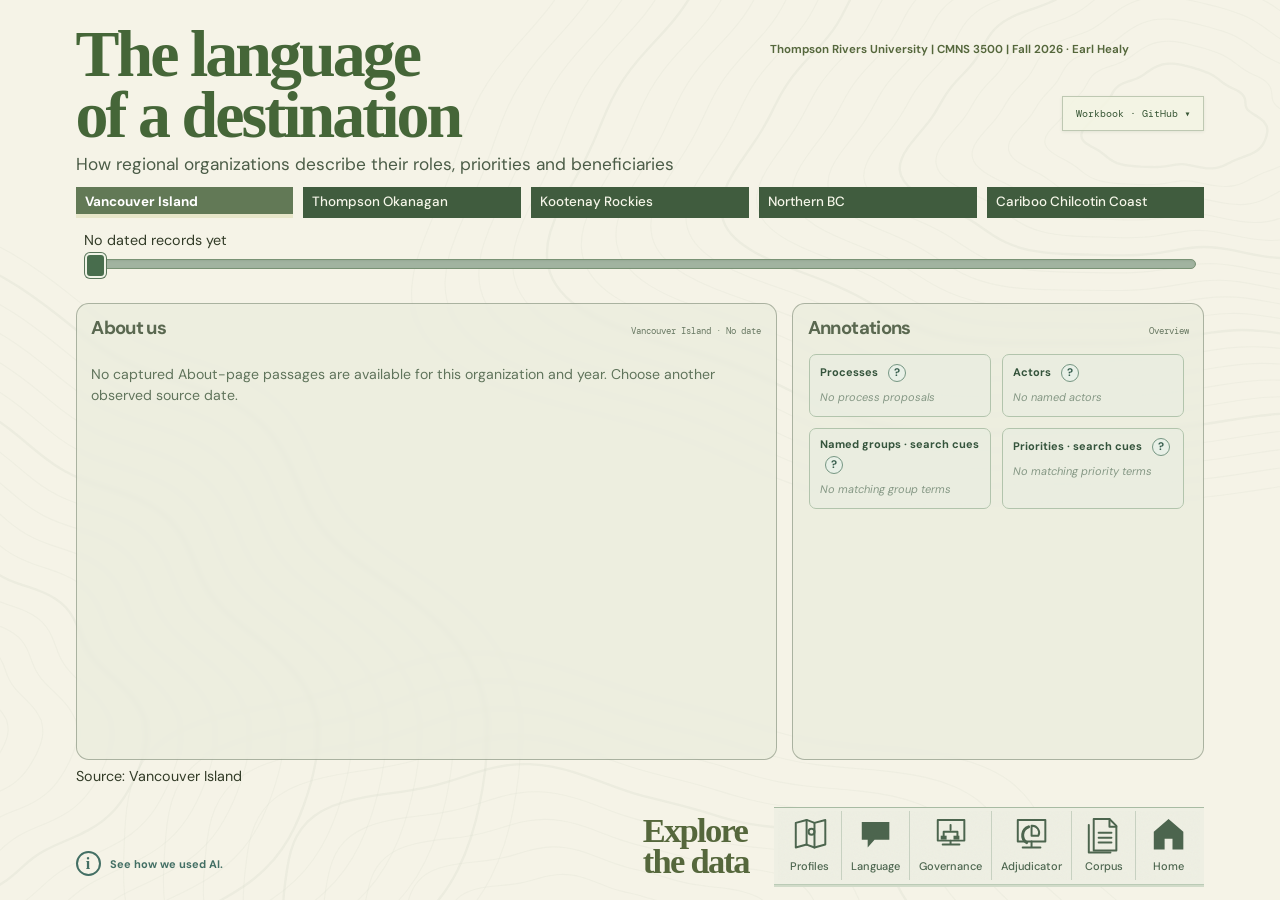
==== commit 4e0362a1: "site: make coded XLSX canonical and simplify browser-only adjudication Move paragraph boundaries, he" ====
--- a/site/index.html
+++ b/site/index.html
@@ -14,14 +14,14 @@
 <script defer src="./app.js"></script>
 <script defer src="./reading-layout.js"></script>
 <script defer src="./language-table.js"></script>
-<script defer src="./source-structure.js"></script>
 <script defer src="./refinements.js"></script>
+<script defer src="./canonical-workflow.js"></script>
 </head>
 <body>
 <a class="skip" href="#view">Skip to content</a>
 <div class="app-shell">
   <main id="view" class="canvas" tabindex="-1" aria-live="polite"></main>
-  <footer class="bottom-shell">
+  <footer class="bottom-shell"><a class="ai-disclosure-link" href="#ai-disclosure" aria-label="See how we used AI"><span class="ai-disclosure-icon" aria-hidden="true">i</span>See how we used AI.</a>
     <div class="dock-wrap"><div class="dock-caption" aria-hidden="true">Explore<br>the data</div><nav class="dock" aria-label="Main navigation" id="dock">
       <a href="#profiles" data-route="profiles" aria-label="Profiles"><span class="dock-icon" data-icon="map"></span><span>Profiles</span></a>
       <a href="#language" data-route="language" aria-label="Language"><span class="dock-icon" data-icon="speech"></span><span>Language</span></a>
--- a/site/refinements.css
+++ b/site/refinements.css
@@ -176,3 +176,97 @@
 .reading-annotations .reading-annotation-item dt{display:flex;align-items:center;gap:5px;flex-wrap:wrap}
 .reading-annotations .reading-annotation-item .definition-trigger{flex:none}
 @media(max-width:620px){.lm-mini-grid{grid-template-columns:1fr 1fr}.lm-mini-label{font-size:10px}.definition-tooltip{font-size:12px}.lm-cue-chip{padding:3px 5px;font-size:10px}}
+
+/* Canonical workbook UI: consistent editorial hierarchy on every route. */
+#view :is(.page-head,.home-head,.reading-heading,.governance-reading-heading){
+  box-sizing:border-box;min-height:clamp(160px,19vh,196px)!important;
+  padding:6px 0 12px!important;align-items:flex-end;flex:0 0 auto;
+}
+#view :is(.page-head,.home-head,.reading-heading,.governance-reading-heading) .page-title{
+  font-family:var(--serif)!important;font-size:clamp(46px,5.15vw,79px)!important;
+  font-weight:700!important;line-height:.93!important;letter-spacing:-.045em!important;
+  margin:0 0 8px!important;color:#456638!important;
+}
+#view :is(.page-head,.home-head,.reading-heading,.governance-reading-heading) .page-subtitle{
+  color:#4b5c47!important;font:400 clamp(14px,1.35vw,20px)/1.25 var(--sans)!important;
+  margin:0!important;max-width:75ch;
+}
+#view .corner-meta{
+  text-transform:none!important;font:650 clamp(11px,.9vw,14px)/1.3 var(--sans)!important;
+  letter-spacing:0!important;right:clamp(14px,5.9vw,110px)!important;
+  top:clamp(14px,3vh,34px)!important;text-align:right;max-width:68%;
+}
+.profile-index{display:none!important}
+.profile-homepage{display:inline-flex;margin:-8px 0 18px;font:700 clamp(12px,.94vw,16px)/1.3 var(--sans);
+  color:#2e6a60;text-decoration:underline;text-underline-offset:3px;}
+.profile-homepage:hover{color:#be7159}
+#view:has(.profile-body) .profile-name{margin-bottom:11px}
+#view:has(.profile-body) .profile-copy .prose p:last-child:empty{display:none}
+.lm-annotation-overview .lm-overview-lede:empty,
+.lm-annotation-overview .lm-overview-caveat:empty{display:none}
+.lm-clean-table .lm-cell{min-height:31px!important;padding:5px 8px!important;
+  line-height:1.15!important;font-size:clamp(11px,.85vw,13px)!important}
+.lm-clean-table .lm-table tbody td,.lm-clean-table .lm-table tbody th{
+  padding:3px 7px!important;height:37px!important}
+.lm-clean-table .lm-table thead th{padding:8px!important}
+.governance-date-strip{margin:7px 0 17px}
+.governance-date-strip .lm-observation-line{height:57px}
+.governance-date-strip .empty-date-label{display:block;padding:3px 0;color:#617b67;
+  font:500 12px var(--sans)}
+#view:has(.governance-reading-heading) .reading-region-tabs{margin:5px 0 8px}
+#view:has(.governance-reading-heading) .governance-layout{min-height:0;flex:1}
+.reading-review .reading-document-name,.reading-review .reading-legend,
+.reading-review .reading-review-toolbar span{display:none!important}
+.reading-review .adjudicator-code>.micro{display:none}
+.reading-review .reading-review-toolbar{justify-content:flex-end;min-height:31px;padding:5px 0}
+.reading-review .reading-review-head{align-items:center;gap:8px}
+.reading-review .reading-review-actions{margin-left:auto;flex-wrap:wrap;display:flex;gap:5px}
+.reading-review .reading-review-actions button{font:650 clamp(11px,.83vw,14px) var(--sans);padding:5px 10px}
+.reading-review .reading-review-source{margin:16px 0 6px;font:600 12px var(--sans)}
+.reading-review .reading-review-source a{color:#386f61;text-decoration:underline}
+.reading-review .reading-review-form{padding:0}
+.reading-review .reading-review-meta{border-bottom:1px solid #b8cab5;margin-bottom:7px;padding-bottom:5px}
+.reading-review .reading-review-meta span{color:#466b52}
+.reading-review .reading-source-edit{margin:13px 0}
+.reading-review .reading-source-edit summary{cursor:pointer;font:600 12px var(--sans)}
+.corpus-toolbar--compact{display:grid!important;grid-template-columns:minmax(190px,2fr)
+ minmax(150px,1fr) minmax(110px,.75fr) minmax(150px,.9fr)!important;
+ gap:12px;align-items:end}
+.corpus-toolbar--compact .corpus-download{height:36px;align-self:end;
+ white-space:nowrap;padding:6px 14px}
+.corpus-toolbar--compact .field{min-width:0}
+.corpus-toolbar--compact input,.corpus-toolbar--compact select{width:100%}
+.ai-disclosure-link{position:absolute;left:clamp(12px,5.9vw,110px);bottom:24px;
+ display:inline-flex;gap:9px;align-items:center;color:#436f64;text-decoration:none;
+ font:700 clamp(11px,.85vw,14px) var(--sans);white-space:nowrap;z-index:5}
+.ai-disclosure-link:hover,.ai-disclosure-link:focus-visible{text-decoration:underline;
+ text-underline-offset:4px;color:#b97060}
+.ai-disclosure-icon{display:inline-flex;width:25px;height:25px;align-items:center;justify-content:center;
+ border:2px solid currentColor;border-radius:50%;font:bold 16px var(--serif)}
+.ai-disclosure-content{flex:1;min-height:0;overflow-y:auto;
+ border:1px solid #b6c9bd;border-radius:10px;background:rgba(238,245,234,.69);
+ padding:clamp(16px,2.5vw,35px);max-width:1000px}
+.ai-disclosure-content h1,.ai-disclosure-content h2{color:#426b5f}
+.ai-disclosure-content p{max-width:82ch;line-height:1.52}
+@media(max-width:920px){
+ .corpus-toolbar--compact{grid-template-columns:1.5fr 1fr!important}
+ .corpus-toolbar--compact .corpus-download{width:100%}
+ .ai-disclosure-link{bottom:90px}
+}
+@media(max-width:620px){
+ #view :is(.page-head,.home-head,.reading-heading,.governance-reading-heading){
+   min-height:115px!important;align-items:flex-start!important;padding:6px 0!important}
+ #view :is(.page-head,.home-head,.reading-heading,.governance-reading-heading) .page-title{
+   font-size:clamp(32px,7vw,43px)!important;line-height:.95!important}
+ #view :is(.page-head,.home-head,.reading-heading,.governance-reading-heading) .page-subtitle{
+   font-size:11px!important}
+ #view .corner-meta{left:10px!important;right:10px!important;max-width:none!important;
+   text-align:left!important;top:5px!important;font-size:10px!important}
+ .ai-disclosure-link{left:12px;bottom:82px;font-size:10px}
+ .ai-disclosure-icon{width:19px;height:19px;font-size:12px}
+ .corpus-toolbar--compact{grid-template-columns:1fr 1fr!important;gap:6px}
+ .corpus-toolbar--compact .corpus-download{height:29px;font-size:10px}
+ .lm-clean-table .lm-cell{min-height:28px!important;font-size:10px!important}
+ .governance-date-strip{margin:0 0 8px}
+}
+
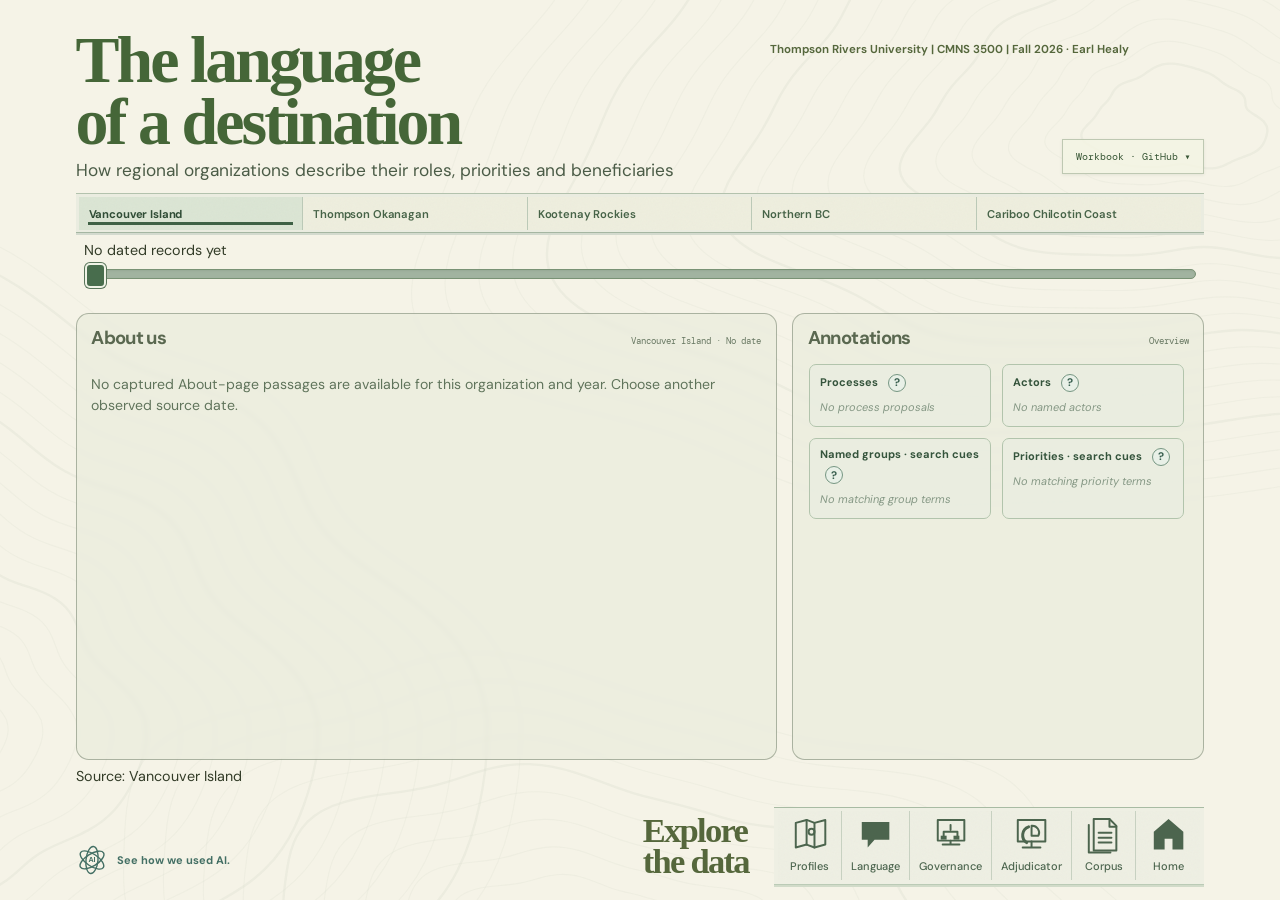
==== commit 003c45d1: "site: unify regional navigation, repair inline clause flow and explain SFL terms Use text-wrapping k" ====
--- a/site/index.html
+++ b/site/index.html
@@ -21,7 +21,14 @@
 <a class="skip" href="#view">Skip to content</a>
 <div class="app-shell">
   <main id="view" class="canvas" tabindex="-1" aria-live="polite"></main>
-  <footer class="bottom-shell"><a class="ai-disclosure-link" href="#ai-disclosure" aria-label="See how we used AI"><span class="ai-disclosure-icon" aria-hidden="true">i</span>See how we used AI.</a>
+  <footer class="bottom-shell"><a class="ai-disclosure-link" href="#ai-disclosure" aria-label="See how we used AI"><svg class="ai-disclosure-icon" viewBox="0 0 80 80" aria-hidden="true" focusable="false">
+        <g fill="none" stroke="currentColor" stroke-width="3.5" stroke-linecap="round">
+          <ellipse cx="40" cy="40" rx="15" ry="34" transform="rotate(-56 40 40)"/>
+          <ellipse cx="40" cy="40" rx="15" ry="34" transform="rotate(58 40 40)"/>
+          <ellipse cx="40" cy="40" rx="15" ry="34" transform="rotate(6 40 40)"/>
+        </g>
+        <text x="40" y="46" text-anchor="middle" fill="currentColor" font-family="Arial,sans-serif" font-weight="800" font-size="18">AI</text>
+      </svg>See how we used AI.</a>
     <div class="dock-wrap"><div class="dock-caption" aria-hidden="true">Explore<br>the data</div><nav class="dock" aria-label="Main navigation" id="dock">
       <a href="#profiles" data-route="profiles" aria-label="Profiles"><span class="dock-icon" data-icon="map"></span><span>Profiles</span></a>
       <a href="#language" data-route="language" aria-label="Language"><span class="dock-icon" data-icon="speech"></span><span>Language</span></a>
--- a/site/refinements.css
+++ b/site/refinements.css
@@ -270,3 +270,108 @@
  .governance-date-strip{margin:0 0 8px}
 }
 
+
+/* Shared page masthead: Profiles is the single layout reference. */
+#view :is(.page-head,.home-head,.reading-heading,.governance-reading-heading){
+  min-height:clamp(160px,19vh,196px)!important;
+  padding:clamp(9px,1.45vh,16px) 0 12px!important;
+  align-items:flex-start!important;
+  justify-content:space-between;
+}
+#view :is(.page-head,.home-head,.reading-heading,.governance-reading-heading) .page-title{
+  font-size:clamp(46px,5.15vw,79px)!important;
+  line-height:.93!important;
+  letter-spacing:-.045em!important;
+}
+#view :is(.page-head,.home-head,.reading-heading,.governance-reading-heading) .page-subtitle{
+  font-size:clamp(14px,1.35vw,20px)!important;
+  line-height:1.25!important;
+}
+#view :is(.reading-heading,.governance-reading-heading) .reading-workbook-details{
+  align-self:flex-end;
+  margin:0 0 7px auto;
+}
+
+/* One connected regional tab strip, identical on Profiles, Language, Governance and Adjudicator. */
+#view .rdmo-tabs{
+  display:grid;
+  grid-template-columns:repeat(5,minmax(0,1fr));
+  gap:0;
+  margin:0 0 8px;
+  flex:0 0 auto;
+}
+#view .rdmo-tabs .region-button,
+#view:has(.profile-body) .rdmo-tabs .region-button{
+  min-height:33px;
+  height:33px;
+  padding:5px 10px;
+  white-space:nowrap;
+  overflow:hidden;
+  text-overflow:ellipsis;
+  font-size:clamp(11px,.88vw,14px);
+  line-height:1.1;
+  border-right:1px solid #bbc9b7;
+}
+#view .rdmo-tabs .region-button:last-child{border-right:0}
+
+/* Inline clauses wrap in running prose rather than behaving as indivisible buttons. */
+.reading-flow .reading-highlight[role="button"]{
+  display:inline;
+  white-space:normal;
+  overflow-wrap:break-word;
+  box-decoration-break:clone;
+  -webkit-box-decoration-break:clone;
+  cursor:pointer;
+}
+.reading-flow .reading-highlight[role="button"]:focus-visible{
+  outline:2px solid #ba755a;
+  outline-offset:2px;
+}
+
+/* Home panel: directional translation and crossfade on each actual slide change. */
+.carousel-wrap{overflow:hidden}
+.slide-panel.slide-enter-next{animation:home-slide-forward .42s cubic-bezier(.22,.61,.36,1) both}
+.slide-panel.slide-enter-prev{animation:home-slide-backward .42s cubic-bezier(.22,.61,.36,1) both}
+@keyframes home-slide-forward{
+  from{opacity:.35;transform:translateX(25px)}
+  to{opacity:1;transform:translateX(0)}
+}
+@keyframes home-slide-backward{
+  from{opacity:.35;transform:translateX(-25px)}
+  to{opacity:1;transform:translateX(0)}
+}
+
+/* Orbit-style AI disclosure emblem follows the link colour and scales responsively. */
+.ai-disclosure-link .ai-disclosure-icon{
+  display:block;
+  flex:0 0 auto;
+  width:32px;
+  height:32px;
+  min-width:32px;
+  border:0;
+  padding:0;
+  border-radius:0;
+  background:transparent;
+  overflow:visible;
+}
+.ai-disclosure-link:hover .ai-disclosure-icon{color:#b97060}
+@media(max-width:850px){
+  #view .rdmo-tabs{display:flex;overflow-x:auto;scrollbar-width:thin}
+  #view .rdmo-tabs .region-button{flex:0 0 146px;min-width:146px}
+}
+@media(max-width:620px){
+  #view :is(.page-head,.home-head,.reading-heading,.governance-reading-heading){
+    min-height:115px!important;
+    padding:6px 0!important;
+  }
+  #view :is(.page-head,.home-head,.reading-heading,.governance-reading-heading) .page-title{
+    font-size:clamp(32px,7vw,43px)!important;
+  }
+  #view :is(.page-head,.home-head,.reading-heading,.governance-reading-heading) .page-subtitle{
+    font-size:11px!important;
+  }
+  .ai-disclosure-link .ai-disclosure-icon{width:26px;height:26px;min-width:26px}
+}
+@media(prefers-reduced-motion:reduce){
+  .slide-panel.slide-enter-next,.slide-panel.slide-enter-prev{animation:none}
+}
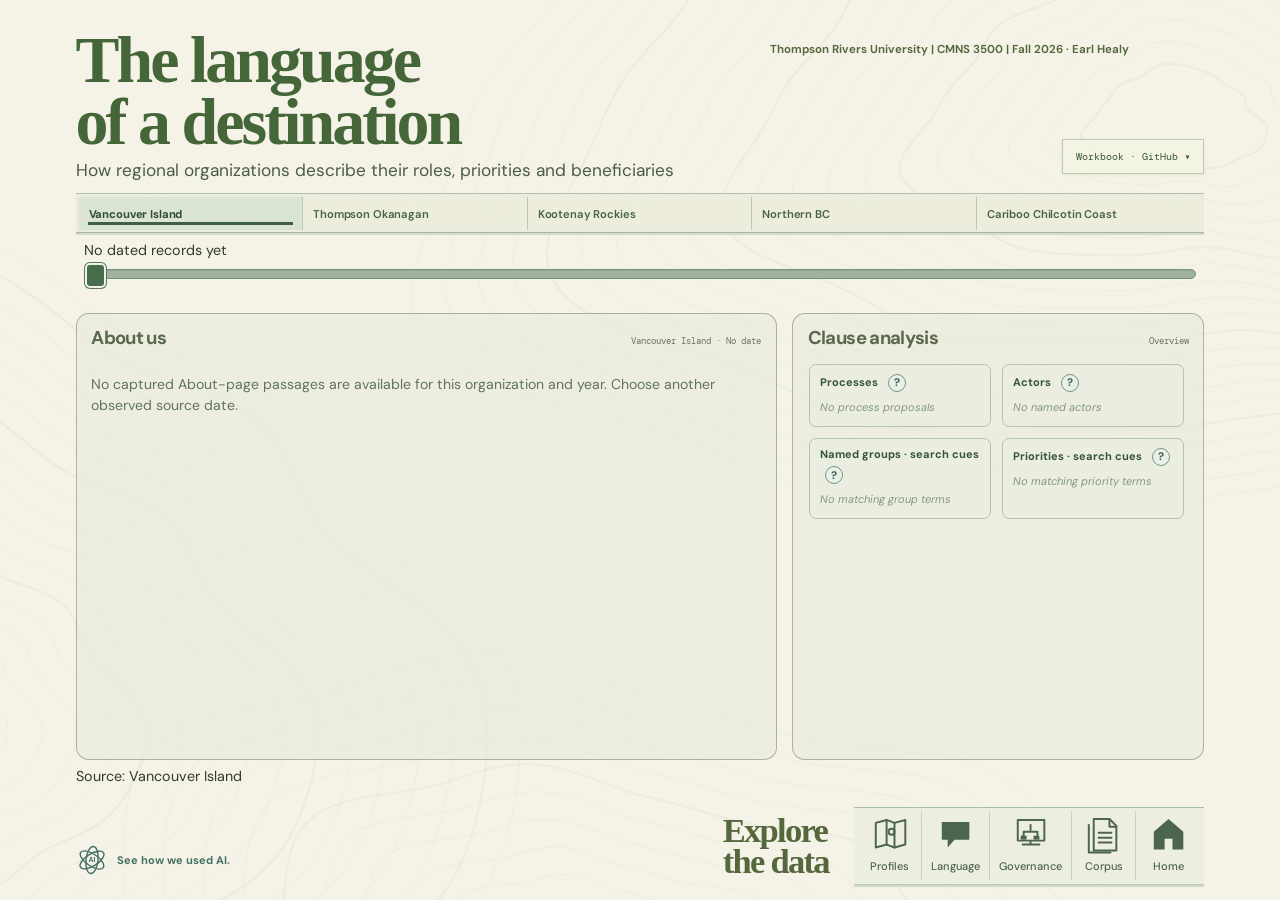
==== commit 6e38159d: "site: integrate coding review into Language clause analysis Rename the read-only panel to Clause ana" ====
--- a/site/index.html
+++ b/site/index.html
@@ -10,6 +10,7 @@
 <link rel="stylesheet" href="./reading-layout.css">
 <link rel="stylesheet" href="./language-table.css">
 <link rel="stylesheet" href="./refinements.css">
+<link rel="stylesheet" href="./mobile.css">
 <script defer src="./vendor/xlsx.full.min.js"></script>
 <script defer src="./app.js"></script>
 <script defer src="./reading-layout.js"></script>
@@ -33,7 +34,6 @@
       <a href="#profiles" data-route="profiles" aria-label="Profiles"><span class="dock-icon" data-icon="map"></span><span>Profiles</span></a>
       <a href="#language" data-route="language" aria-label="Language"><span class="dock-icon" data-icon="speech"></span><span>Language</span></a>
       <a href="#governance" data-route="governance" aria-label="Governance"><span class="dock-icon" data-icon="governance"></span><span>Governance</span></a>
-      <a href="#adjudicator" data-route="adjudicator" aria-label="Adjudicator"><span class="dock-icon" data-icon="performance"></span><span>Adjudicator</span></a>
       <a href="#corpus" data-route="corpus" aria-label="Corpus"><span class="dock-icon" data-icon="document"></span><span>Corpus</span></a>
       <a href="#home" data-route="home" aria-label="Home"><span class="dock-icon" data-icon="home"></span><span>Home</span></a>
     </nav></div>
--- a/site/refinements.css
+++ b/site/refinements.css
@@ -375,3 +375,39 @@
 @media(prefers-reduced-motion:reduce){
   .slide-panel.slide-enter-next,.slide-panel.slide-enter-prev{animation:none}
 }
+
+/* Clause analysis and coding review are two modes of the Language page. */
+.reading-workbook-menu .reading-mode-action{
+  display:block;
+  width:100%;
+  margin:10px 0 12px;
+  padding:11px 13px;
+  min-height:43px;
+  text-align:left;
+  font:700 13px/1.25 var(--sans);
+  background:#365f43;
+  border:1px solid #31573e;
+  color:#f9fbf2;
+  cursor:pointer;
+}
+.reading-workbook-menu .reading-mode-action:hover,
+.reading-workbook-menu .reading-mode-action:focus-visible{
+  background:#244b37;
+  outline:2px solid #bd775b;
+  outline-offset:2px;
+}
+.reading-review-toolbar .reading-review-back{
+  margin-right:auto;
+  background:transparent;
+  color:#355d48;
+  border:1px solid #a0b6a2;
+  font-weight:700;
+}
+.reading-review-toolbar .reading-review-back:hover,
+.reading-review-toolbar .reading-review-back:focus-visible{
+  background:#dce9dc;
+}
+@media(max-width:820px){
+  .reading-workbook-menu .reading-mode-action{min-height:44px;font-size:14px;}
+  .reading-review-toolbar .reading-review-back{min-height:44px;flex:1 1 100%;}
+}
--- a/site/mobile.css
+++ b/site/mobile.css
@@ -0,0 +1,526 @@
+/* Mobile reading layout. Desktop geometry remains defined in the existing stylesheets.
+   One document scroller, a reachable bottom dock, and no clipped source passages. */
+@media (max-width: 820px) {
+  html,body,.app-shell { min-width:0; }
+  .app-shell { height:100dvh; min-height:0; }
+
+  #view.canvas,
+  #view.canvas:has(.reading-design),
+  #view.canvas:has(.lm-table-view) {
+    display:block !important;
+    position:relative;
+    flex:1 1 auto;
+    min-height:0;
+    overflow-x:hidden !important;
+    overflow-y:auto !important;
+    overscroll-behavior-y:contain;
+    -webkit-overflow-scrolling:touch;
+    scroll-padding-top:12px;
+    padding:12px clamp(12px,3.3vw,25px) 28px !important;
+  }
+  #view .corner-meta,
+  #view .reading-design .corner-meta,
+  #view .lm-table-view > .corner-meta {
+    position:static !important;
+    inset:auto !important;
+    display:block !important;
+    max-width:none !important;
+    margin:0 0 12px !important;
+    padding:0 !important;
+    text-align:left !important;
+    font:600 11px/1.35 var(--sans) !important;
+    white-space:normal;
+    color:#536a4e;
+  }
+  #view :is(.page-head,.home-head,.reading-heading,.governance-reading-heading) {
+    display:flex;
+    flex-direction:column;
+    align-items:stretch !important;
+    justify-content:flex-start;
+    gap:9px;
+    min-height:0 !important;
+    height:auto !important;
+    flex:0 0 auto;
+    margin:0 0 13px !important;
+    padding:0 0 5px !important;
+  }
+  #view :is(.page-head,.home-head,.reading-heading,.governance-reading-heading) .page-title {
+    max-width:100%;
+    font-size:clamp(34px,7.3vw,56px) !important;
+    line-height:.98 !important;
+    margin:0 0 6px !important;
+    overflow-wrap:normal;
+  }
+  #view :is(.page-head,.home-head,.reading-heading,.governance-reading-heading) .page-subtitle {
+    max-width:100%;
+    font-size:clamp(13px,1.9vw,16px) !important;
+    line-height:1.4 !important;
+    margin:0 !important;
+  }
+  #view .reading-workbook-details,
+  #view :is(.reading-heading,.governance-reading-heading) .reading-workbook-details {
+    align-self:flex-start !important;
+    margin:2px 0 0 !important;
+    max-width:min(100%,370px);
+    font-size:12px;
+  }
+  .reading-workbook-details summary {
+    display:flex;
+    align-items:center;
+    justify-content:center;
+    min-height:44px;
+    padding:10px 13px;
+    font-size:12px;
+  }
+  .reading-workbook-menu { left:0;right:auto;width:min(330px,calc(100vw - 36px)); }
+  .reading-workbook-menu input,.reading-workbook-menu button {min-height:44px;font-size:14px;}
+
+  /* A single horizontally swipable region strip with full-size touch targets. */
+  #view .rdmo-tabs,
+  #view:has(.profile-body) .rdmo-tabs {
+    display:flex !important;
+    grid-template-columns:none !important;
+    flex:0 0 auto;
+    gap:0;
+    width:100%;
+    min-width:0;
+    margin:4px 0 16px !important;
+    padding:2px 2px 6px;
+    overflow-x:auto;
+    overflow-y:hidden;
+    scrollbar-width:thin;
+    scroll-snap-type:x proximity;
+    overscroll-behavior-inline:contain;
+    -webkit-overflow-scrolling:touch;
+    touch-action:pan-x;
+  }
+  #view .rdmo-tabs .region-button,
+  #view:has(.profile-body) .rdmo-tabs .region-button {
+    flex:0 0 155px !important;
+    min-width:155px !important;
+    min-height:44px !important;
+    height:44px !important;
+    padding:9px 12px !important;
+    font-size:13px !important;
+    line-height:1.22 !important;
+    scroll-snap-align:start;
+  }
+  #view .rdmo-tabs .region-button[aria-pressed="true"] {
+    box-shadow:inset 0 -3px #426348;
+  }
+
+  /* Dock and disclosure remain visible while the main document scrolls. */
+  .bottom-shell {
+    position:relative;
+    flex:0 0 auto !important;
+    min-height:103px;
+    display:flex;
+    flex-direction:column;
+    align-items:stretch;
+    justify-content:center;
+    gap:3px;
+    padding:4px 8px calc(5px + env(safe-area-inset-bottom,0px));
+    background:#f0f2e7;
+    border-top:1px solid #aebfa8;
+    box-shadow:0 -4px 16px #324a341c;
+    z-index:12;
+  }
+  .bottom-shell .ai-disclosure-link {
+    position:static !important;
+    inset:auto !important;
+    align-self:flex-start;
+    min-height:29px;
+    max-width:100%;
+    margin:0;
+    padding:1px 5px;
+    gap:7px;
+    display:inline-flex;
+    align-items:center;
+    color:#365d54;
+    font:650 12px/1.3 var(--sans);
+    white-space:normal;
+  }
+  .bottom-shell .ai-disclosure-link .ai-disclosure-icon {
+    width:24px !important;height:24px !important;min-width:24px !important;
+  }
+  .dock-wrap {display:block;width:100%;margin:0 !important;}
+  .dock-caption {display:none !important;}
+  .dock {
+    display:flex;
+    width:100%;
+    margin:0;
+    padding:2px;
+    justify-content:space-between;
+    align-items:stretch;
+    gap:0;
+  }
+  .dock a,.dock a:not([aria-current="page"]),.dock a[aria-current="page"] {
+    flex:1 1 0;
+    min-width:0;
+    min-height:56px;
+    padding:5px 1px 6px;
+    gap:3px;
+    font:600 clamp(9px,1.5vw,11px)/1.12 var(--sans);
+    letter-spacing:-.02em;
+    overflow-wrap:anywhere;
+  }
+  .dock-icon {width:24px !important;height:26px !important;flex:none;}
+  .dock-icon svg {width:100%;height:100%;}
+
+  /* Home switches from clipped two-column overlay to image + readable card. */
+  .carousel-wrap {
+    display:flex;
+    flex-direction:column;
+    gap:7px;
+    overflow:visible;
+    height:auto;
+    min-height:0;
+    padding:0 0 16px;
+  }
+  .slide-tabs {
+    display:grid;
+    grid-template-columns:repeat(3,minmax(0,1fr));
+    gap:5px;
+    width:100%;
+    min-height:0;
+  }
+  .slide-tab .slide-tab-label {
+    writing-mode:horizontal-tb !important;
+    transform:none !important;
+    display:block;
+    white-space:normal;
+    text-align:center;
+  }
+  .slide-tab,.slide-tabs .slide-tab {
+    display:flex;
+    flex:0 0 auto;
+    writing-mode:horizontal-tb;
+    transform:none;
+    min-height:44px;
+    padding:9px 5px;
+    font-size:clamp(11px,1.6vw,14px);
+    font-weight:650;
+    text-align:center;
+    line-height:1.2;
+  }
+  .slide-panel,.slide-panel.researcher {
+    display:flex;
+    flex-direction:column;
+    height:auto;
+    min-height:0;
+    overflow:hidden;
+    background:#e3eada;
+    border:1px solid #aabda5;
+  }
+  .slide-panel > img,
+  .slide-panel > img.hero-background,
+  .slide-panel.researcher > img.slide-photo {
+    position:static;
+    display:block;
+    order:0;
+    width:100%;
+    height:clamp(180px,30vh,275px);
+    min-height:180px;
+    object-fit:cover;
+    object-position:center;
+    filter:none;
+  }
+  .slide-panel.researcher > img.slide-photo {object-position:50% 36%;}
+  .slide-cover,.slide-panel.researcher .slide-cover {display:none;}
+  .slide-text,.slide-panel.researcher .slide-text {
+    display:block;
+    order:1;
+    position:static;
+    inset:auto;
+    left:auto;
+    top:auto;
+    transform:none;
+    width:100%;
+    max-width:none !important;
+    padding:clamp(15px,3.4vw,23px);
+    color:#273e2d;
+    background:#e7eddf;
+    text-shadow:none;
+    font-size:clamp(14px,1.9vw,17px);
+    line-height:1.5;
+    overflow:visible;
+  }
+  .slide-text h2 {font-size:clamp(21px,3.2vw,27px);line-height:1.18;margin:0 0 12px;}
+  .slide-text p,.slide-panel.researcher .slide-text p {margin:0 0 15px;}
+  .carousel-arrows {top:10px;right:10px;}
+  .carousel-arrows button {min-width:44px;min-height:44px;}
+  .slide-counter,.slide-panel.researcher .slide-counter {
+    top:14px;bottom:auto;left:12px;
+    background:#28482fcd;
+    color:white;
+    padding:5px 8px;
+    border-radius:4px;
+    font-size:11px;
+  }
+  .slide-credit {
+    order:2;
+    position:static;
+    align-self:stretch;
+    width:100%;
+    max-width:none;
+    padding:8px 12px;
+    background:#395743;
+    color:#fafaf4;
+    text-align:right;
+    font-size:11px;
+  }
+
+  /* Profiles puts the description before a full-width interactive map. */
+  .profile-body {
+    display:flex;
+    flex-direction:column;
+    gap:18px;
+    width:100%;
+    min-height:0;
+    padding:0 0 18px;
+    align-items:stretch;
+  }
+  .profile-copy {
+    display:block;
+    width:100%;
+    max-width:100%;
+    max-height:none;
+    flex:none;
+    overflow:visible;
+    padding:0;
+    align-self:auto;
+  }
+  .profile-name {font-size:clamp(26px,4.5vw,34px);margin-bottom:12px;}
+  #view .profile-copy .prose {
+    max-width:68ch;
+    font-size:clamp(14px,1.9vw,17px);
+    line-height:1.58;
+  }
+  #view .profile-copy .prose p{margin-bottom:15px;}
+  .profile-homepage {font-size:14px;}
+  .map-box {
+    display:flex;
+    flex-direction:column;
+    align-items:stretch;
+    width:100%;
+    max-width:620px;
+    height:auto;
+    min-height:0;
+    flex:none;
+    margin:0 auto 20px;
+    padding:16px 0 0;
+    overflow:visible;
+  }
+  .map-box svg {display:block;width:100%;height:auto;max-height:none;aspect-ratio:650/500;}
+  .map-caption {position:static;align-self:flex-end;margin-top:6px;font-size:11px;}
+
+  /* Language and Adjudicator: one continuous reading flow, no nested tiny panes. */
+  .reading-design,.lm-table-view {
+    display:block;
+    width:100%;
+    min-width:0;
+    min-height:0;
+    height:auto;
+    overflow:visible;
+  }
+  .reading-date-strip,.governance-date-strip {margin:0 0 16px !important;}
+  .reading-date-strip .timeline,.governance-date-strip .lm-observation-line {height:66px;min-height:64px;}
+  .reading-date-strip .timeline-labels button,
+  .governance-date-strip .lm-observation-labels button {
+    font-size:13px;
+    min-height:25px;
+  }
+  .reading-panels {
+    display:flex !important;
+    flex-direction:column;
+    gap:14px;
+    min-height:0;
+    height:auto;
+    flex:none;
+    overflow:visible !important;
+    margin:0 0 12px;
+  }
+  .reading-card,.reading-about,.reading-annotations {
+    display:flex;
+    flex-direction:column;
+    width:100%;
+    min-height:0 !important;
+    height:auto !important;
+    max-height:none !important;
+    flex:0 0 auto;
+    overflow:visible;
+    padding:clamp(12px,2.6vw,19px);
+  }
+  .reading-scroll,
+  .reading-card .reading-scroll,
+  .lm-timeline .reading-scroll {
+    display:block;
+    min-height:0;
+    max-height:none !important;
+    height:auto !important;
+    flex:none;
+    overflow:visible !important;
+    padding-right:0;
+  }
+  .reading-card>header h2 {font-size:clamp(19px,2.7vw,24px);}
+  .reading-card>header {padding-bottom:12px;align-items:center;flex-wrap:wrap;}
+  .reading-card>header>span {display:block;font-size:11px;}
+  .reading-flow {font-size:clamp(14px,2vw,17px) !important;line-height:1.58 !important;}
+  .reading-flow p,.lm-timeline .reading-flow p {margin:0 0 1.05em;}
+  .reading-annotation-content {font-size:clamp(14px,1.8vw,16px);}
+  .reading-annotation-item dd {font-size:14px;line-height:1.45;}
+  .reading-annotations {scroll-margin-top:14px;}
+  /* Retain the slim timeline rail while enlarging its invisible touch target. */
+  .lm-observation-track input[type="range"] {
+    inset:-17px 0;
+    height:44px;
+    min-height:44px;
+    touch-action:pan-x;
+  }
+  .reading-annotations .lm-mini-grid {grid-template-columns:repeat(2,minmax(0,1fr));gap:10px;}
+  .reading-footnotes {display:flex;flex-wrap:wrap;gap:7px;align-items:flex-start;}
+  .reading-footnotes .reading-source-citation {flex:1 1 100%;max-width:none;white-space:normal;}
+  .reading-review .reading-review-toolbar {
+    display:flex;justify-content:space-between;flex-wrap:wrap;
+    overflow:visible;min-height:44px;gap:8px;
+    margin:0 0 10px;padding:0;
+  }
+  .reading-review-toolbar button {min-height:44px;padding:9px 14px;font-size:13px;}
+  .reading-review-head {display:flex;align-items:flex-start;flex-wrap:wrap;gap:12px;}
+  .reading-review .reading-review-actions {display:grid;grid-template-columns:repeat(3,minmax(0,1fr));width:100%;gap:7px;}
+  .reading-review .reading-review-actions button {min-height:44px;white-space:normal;font-size:12px;}
+  .reading-review-fields .field {margin-bottom:6px;}
+  .reading-review-fields input,.reading-review-fields select,
+  .reading-review-fields textarea {min-height:44px;font-size:16px;padding:10px;}
+  .reading-review-fields textarea {min-height:90px;}
+  .reading-review-notice {white-space:normal;font-size:13px;line-height:1.4;}
+
+  /* Theme tables stay locally scrollable; they never widen the whole page. */
+  .lm-mode-row,.lm-dimension-row {display:flex;flex-wrap:wrap;align-items:center;gap:8px;margin:0 0 12px;}
+  .lm-view-switch,.lm-theme-switch {display:flex;flex-wrap:wrap;gap:7px;}
+  .lm-view-switch button,.lm-theme-switch button {min-height:44px;padding:10px 14px;font-size:13px;}
+  .lm-surface,.lm-surface-body,.lm-matrix-pane {display:block;min-height:0;height:auto;overflow:visible;}
+  .lm-surface {margin:0 0 20px;}
+  .lm-matrix-pane {padding:12px;border:0;}
+  .lm-table-scroll {
+    display:block;
+    width:100%;
+    min-height:0;
+    overflow-x:auto;
+    overflow-y:visible;
+    overscroll-behavior-inline:contain;
+    -webkit-overflow-scrolling:touch;
+    border:1px solid #b8c7b2;
+  }
+  .lm-table {width:100%;min-width:480px;font-size:12px;}
+  .lm-table tbody th {white-space:normal;min-width:155px;font-size:12px;}
+  .lm-cell {min-height:44px!important;font-size:12px!important;}
+  .lm-surface-head {padding:12px;}
+  .lm-summary-controls {flex-wrap:wrap;}
+  .lm-bottom-note {display:block;font-size:12px;line-height:1.45;}
+
+  /* Corpus records become cards with visible field labels, no wide table. */
+  .corpus-toolbar--compact {
+    display:grid !important;
+    grid-template-columns:repeat(2,minmax(0,1fr)) !important;
+    gap:12px !important;
+    align-items:end;
+    margin:8px 0 15px;
+  }
+  .corpus-toolbar--compact .field:first-child {grid-column:1 / -1;}
+  .corpus-toolbar--compact input,.corpus-toolbar--compact select,
+  .corpus-toolbar--compact .corpus-download {min-height:44px;height:44px;font-size:16px;}
+  .corpus-toolbar--compact .corpus-download {grid-column:1 / -1;font-size:13px;}
+  .corpus-area {display:block;min-height:0;height:auto;padding:12px;overflow:visible;}
+  .corpus-table-wrap {display:block;min-height:0;height:auto;overflow:visible;}
+  .corpus-table-wrap table,.corpus-table-wrap tbody {
+    display:block;width:100%;min-width:0;
+  }
+  .corpus-table-wrap thead{display:none;}
+  .corpus-table-wrap tbody tr {
+    display:grid;
+    grid-template-columns:1fr 1fr;
+    gap:8px;
+    width:100%;
+    padding:11px;
+    margin:0 0 11px;
+    border:1px solid #afc0a7;
+    border-radius:7px;
+    background:#eef3e8;
+  }
+  .corpus-table-wrap tbody td {
+    display:block;
+    border:0;
+    min-width:0;
+    padding:2px;
+    overflow-wrap:anywhere;
+    font-size:14px;
+    line-height:1.4;
+  }
+  .corpus-table-wrap tbody td:before {
+    display:block;
+    margin-bottom:2px;
+    font:700 10px/1.3 var(--sans);
+    letter-spacing:.045em;
+    text-transform:uppercase;
+    color:#587056;
+  }
+  .corpus-table-wrap tbody td:nth-child(1):before {content:"Year";}
+  .corpus-table-wrap tbody td:nth-child(2):before {content:"Region";}
+  .corpus-table-wrap tbody td:nth-child(3):before {content:"Source";}
+  .corpus-table-wrap tbody td:nth-child(4):before {content:"Link";}
+  .corpus-table-wrap tbody td:nth-child(3),
+  .corpus-table-wrap tbody td:nth-child(4) {grid-column:1 / -1;}
+  .corpus-table-wrap tbody td[colspan] {grid-column:1 / -1;}
+  .corpus-table-wrap tbody td[colspan]:before {content:none;}
+
+  /* All supporting text and dialogs remain reachable. */
+  .ai-disclosure-content {height:auto;min-height:0;max-height:none;overflow:visible;padding:16px;}
+  .governance-layout {display:block;min-height:0;height:auto;overflow:visible;padding-bottom:20px;}
+  .board-roster {display:grid;grid-template-columns:repeat(2,minmax(0,1fr));height:auto;overflow:visible;}
+  .modal-backdrop {padding:10px;}
+  .modal {width:100%;height:min(90dvh,850px);min-height:0;}
+  .modal-body {min-height:0;overflow:auto;}
+  .theme-document-modal {width:calc(100vw - 16px);max-height:calc(100dvh - 20px);padding:0;}
+  .theme-dialog-inner {max-height:calc(100dvh - 20px);overflow-y:auto;}
+  .definition-trigger {min-width:36px;height:36px;width:36px;font-size:14px;margin-left:4px;}
+  .definition-tooltip {max-width:min(340px,calc(100vw - 22px));font-size:13px;}
+}
+
+@media (max-width: 520px) {
+  #view.canvas,#view.canvas:has(.reading-design),#view.canvas:has(.lm-table-view) {
+    padding:10px 12px 23px !important;
+  }
+  #view .corner-meta {font-size:10px !important;line-height:1.4 !important;margin-bottom:10px !important;}
+  #view :is(.page-head,.home-head,.reading-heading,.governance-reading-heading) .page-title {
+    font-size:clamp(31px,8.2vw,41px) !important;
+    line-height:.98 !important;
+  }
+  .slide-panel > img,.slide-panel > img.hero-background,.slide-panel.researcher > img.slide-photo {height:205px;}
+  .slide-text,.slide-panel.researcher .slide-text {font-size:15px;line-height:1.52;}
+  .reading-annotations .lm-mini-grid {grid-template-columns:1fr;gap:10px;}
+  .reading-flow {font-size:15px !important;}
+  .reading-flow li {padding-right:0;}
+  .reading-card>header>span {display:none;}
+  .lm-table {min-width:460px;}
+  .bottom-shell {min-height:105px;padding-left:4px;padding-right:4px;}
+  .dock a,.dock a:not([aria-current="page"]),.dock a[aria-current="page"]{
+    font-size:9px;letter-spacing:-.035em;min-height:55px;
+  }
+  .dock-icon {width:22px !important;height:24px !important;}
+  .reading-review .reading-review-actions button {padding:7px 4px;font-size:12px;}
+}
+
+/* Tablet landscape and short phones must still permit scrolling. */
+@media (max-height: 540px) and (max-width: 920px) {
+  #view.canvas {overflow-y:auto !important;}
+  .bottom-shell {min-height:82px;}
+  .bottom-shell .ai-disclosure-link {min-height:21px;font-size:10px;}
+  .bottom-shell .ai-disclosure-link .ai-disclosure-icon {width:18px !important;height:18px !important;min-width:18px !important;}
+  .dock a,.dock a:not([aria-current="page"]),.dock a[aria-current="page"] {min-height:44px;}
+}
+
+@media (prefers-reduced-motion: reduce) {
+  #view.canvas {scroll-behavior:auto;}
+  #view .rdmo-tabs {scroll-behavior:auto;}
+}
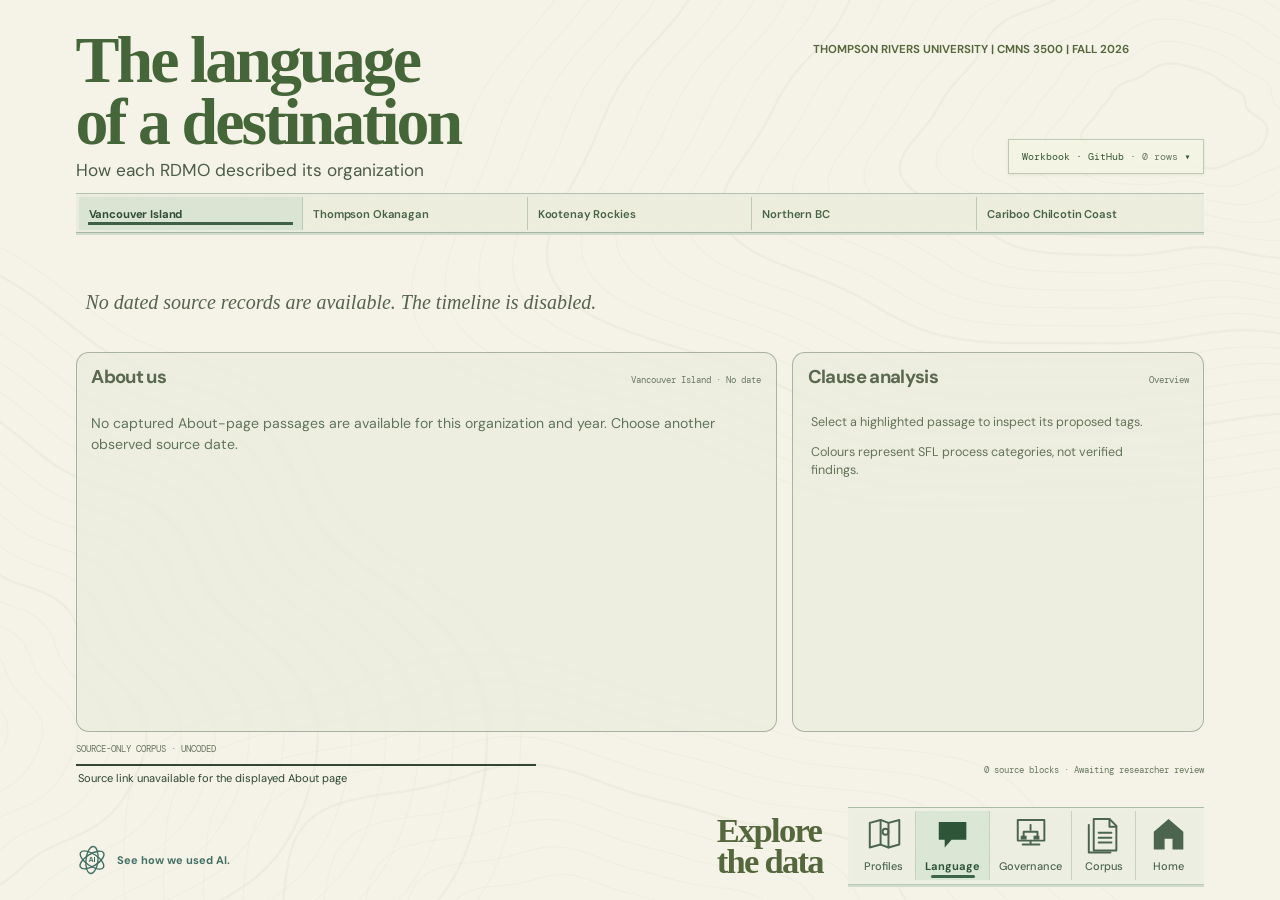
==== commit 6569a97f: "data: publish Phase 01A source-only about corpus" ====
--- a/site/index.html
+++ b/site/index.html
@@ -14,9 +14,6 @@
 <script defer src="./vendor/xlsx.full.min.js"></script>
 <script defer src="./app.js"></script>
 <script defer src="./reading-layout.js"></script>
-<script defer src="./language-table.js"></script>
-<script defer src="./refinements.js"></script>
-<script defer src="./canonical-workflow.js"></script>
 </head>
 <body>
 <a class="skip" href="#view">Skip to content</a>
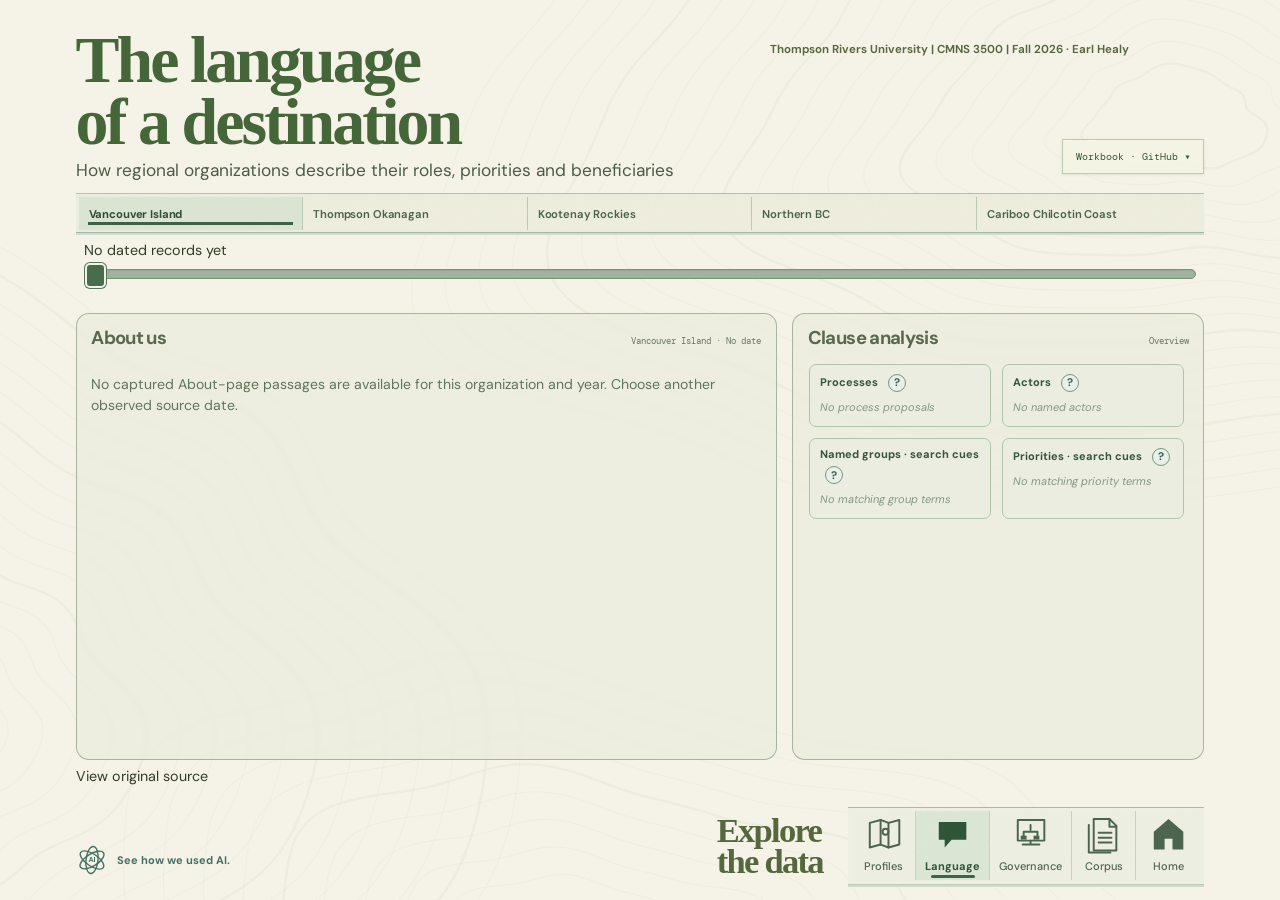
==== commit 23bdcc51: "feat: begin Phase 02 codebook restoration" ====
--- a/site/index.html
+++ b/site/index.html
@@ -14,6 +14,9 @@
 <script defer src="./vendor/xlsx.full.min.js"></script>
 <script defer src="./app.js"></script>
 <script defer src="./reading-layout.js"></script>
+<script defer src="./language-table.js"></script>
+<script defer src="./refinements.js"></script>
+<script defer src="./canonical-workflow.js"></script>
 </head>
 <body>
 <a class="skip" href="#view">Skip to content</a>
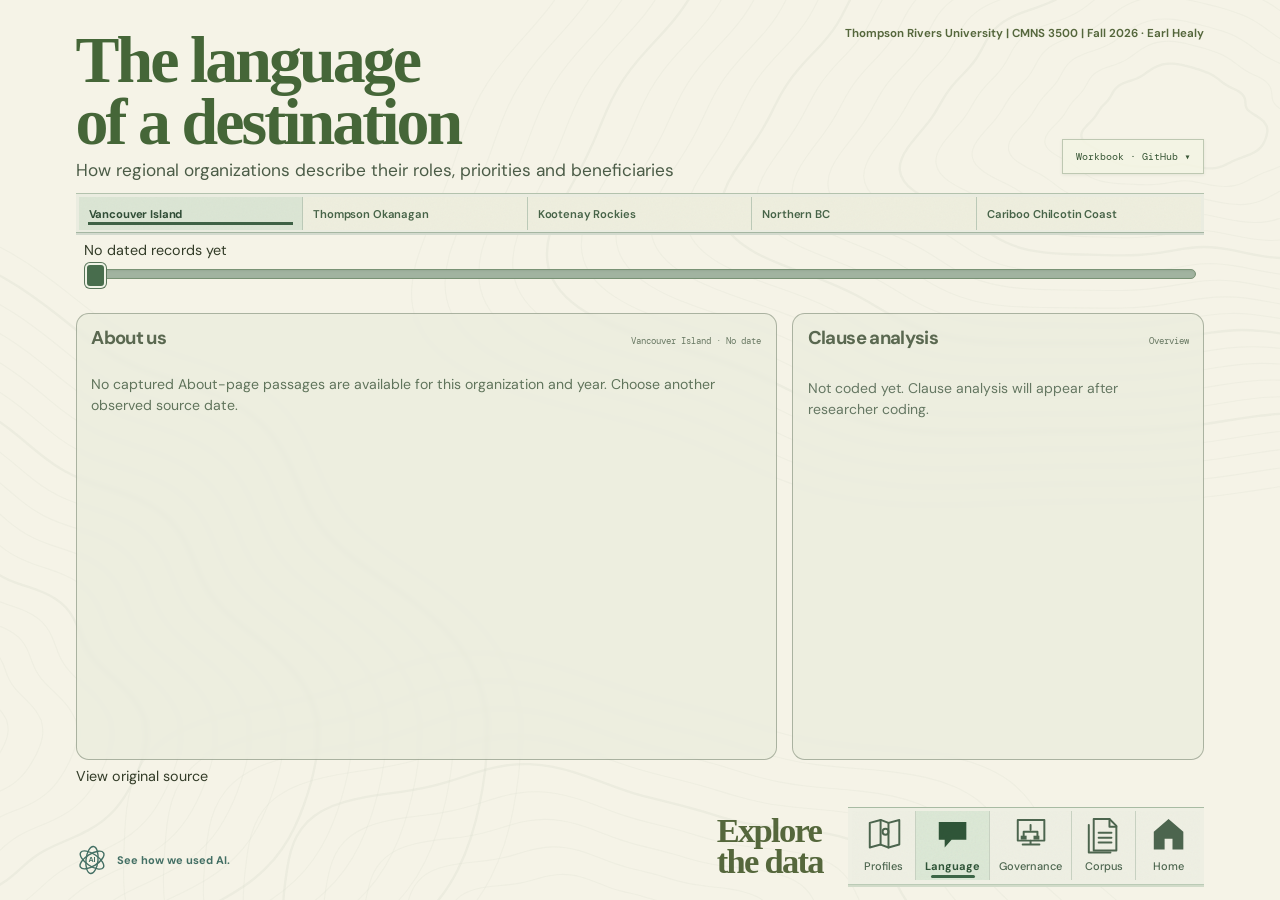
==== commit ee561739: "Enable researcher-led clause coding and align atlas layout Use illustrative RDMO examples in the can" ====
--- a/site/index.html
+++ b/site/index.html
@@ -17,6 +17,7 @@
 <script defer src="./language-table.js"></script>
 <script defer src="./refinements.js"></script>
 <script defer src="./canonical-workflow.js"></script>
+<script defer src="./clause-coding.js"></script>
 </head>
 <body>
 <a class="skip" href="#view">Skip to content</a>
--- a/site/mobile.css
+++ b/site/mobile.css
@@ -523,4 +523,82 @@
 @media (prefers-reduced-motion: reduce) {
   #view.canvas {scroll-behavior:auto;}
   #view .rdmo-tabs {scroll-behavior:auto;}
-}+}
+/* Long-form codebook: the other Home tabs retain their original layout. */
+.slide-panel.codebook{background:#e9eee0;color:#344d38;border:1px solid #afc1aa}
+.slide-panel.codebook .slide-text{position:absolute;inset:0 0 28px;transform:none;max-width:none!important;width:auto;padding:24px 30px 28px;overflow:auto;color:#344d38;background:transparent;text-shadow:none;font:15px/1.55 var(--sans)}
+.slide-panel.codebook .slide-text h1{font:700 27px/1.2 var(--sans);margin:0 96px 16px 0}
+.slide-panel.codebook .slide-text h2{font:700 19px/1.3 var(--sans);margin:22px 0 9px}
+.slide-panel.codebook .slide-text p{max-width:100ch;margin:0 0 12px}
+.slide-panel.codebook .slide-counter{color:#3c5139}
+.codebook-table-wrap{max-width:100%;overflow-x:auto;margin:0 0 16px}
+.codebook-table-wrap table{border-collapse:collapse;width:100%;table-layout:auto;font-size:13px;line-height:1.4}
+.codebook-table-wrap th,.codebook-table-wrap td{padding:8px 10px;border-bottom:1px solid #bac9b4;text-align:left;vertical-align:top;overflow-wrap:anywhere}
+.codebook-table-wrap th{background:#d5e3d0;color:#294e34;font-weight:700}
+.codebook-table-wrap td:first-child{width:25%}
+.codebook-table-wrap td:nth-child(2){width:25%;font-weight:600}
+.codebook-table-wrap code{font:12px/1.4 var(--mono)}
+@media(max-width:820px){
+ .slide-panel.codebook .slide-text{position:static;width:100%;padding:62px 15px 20px;overflow:visible}
+ .slide-panel.codebook .slide-text h1{margin-right:0}
+ .slide-panel.codebook .slide-counter{color:white}
+ .codebook-table-wrap th,.codebook-table-wrap td{padding:7px 6px}
+ .codebook-table-wrap table{font-size:12px}
+ .codebook-table-wrap code{font-size:11px}
+}
+
+/* Shared masthead anchor and researcher-owned clause editor. */
+#view{position:relative;}
+@media(min-width:821px){
+ #view>.corner-meta{position:absolute!important;top:clamp(14px,3vh,34px)!important;right:clamp(14px,5.9vw,110px)!important;left:auto!important;margin:0!important;z-index:3;pointer-events:none;}
+}
+.manual-source-block:focus-visible,.manual-annotation:focus-visible{outline:2px solid #ad6d4e;outline-offset:3px;}
+.manual-annotation{cursor:pointer;text-decoration:underline;text-decoration-color:#7b9772;text-underline-offset:3px;}
+.manual-selected{border-radius:2px;box-shadow:0 0 0 1px #507452;}
+.manual-source-block::selection,.manual-source-block *::selection{background:#b6d3a4;color:#203b29;}
+.manual-editor{display:grid;gap:10px;line-height:1.4;}
+.manual-editor-top,.manual-actions,.manual-span-row,.manual-row{display:flex;gap:8px;align-items:center;flex-wrap:wrap;}
+.manual-editor-top{justify-content:space-between;}
+.manual-editor label,.manual-field>label{font-weight:650;font-size:13px;}
+.manual-field{display:grid;grid-template-columns:minmax(0,1fr) auto;align-items:center;gap:5px;}
+.manual-field>select,.manual-field>input,.manual-field>textarea,.manual-field>div,.manual-field>p,.manual-field>button:not(.manual-help){grid-column:1/-1;}
+.manual-editor input,.manual-editor textarea,.manual-editor select{box-sizing:border-box;width:100%;min-width:0;padding:7px 8px;background:#f5f5ea;border:1px solid #9faf98;border-radius:3px;color:#294735;font:inherit;font-size:13px;}
+.manual-editor textarea{resize:vertical;min-height:42px;}
+.manual-editor #manual-evidence,.manual-editor #manual-block-selector{background:#f5f4e8;line-height:1.5;}
+.manual-span-row input{flex:1 1 95px;width:auto;}
+.manual-row select{flex:1;}
+.manual-editor button,.manual-primary,.manual-use,.manual-clause-list button{font:600 12px/1.25 var(--sans);padding:7px 9px;border:1px solid #91aa89;background:#eef2e3;color:#244b32;cursor:pointer;border-radius:3px;}
+.manual-editor button:hover,.manual-primary:hover,.manual-use:hover{background:#d8e7d0;}
+.manual-editor .manual-primary,.manual-primary{background:#345e40;color:#fff;border-color:#345e40;}
+.manual-primary:disabled,.manual-use:disabled{opacity:.5;cursor:default;}
+.manual-help{width:24px;height:24px;border-radius:50%!important;padding:0!important;flex:none;}
+.manual-tip{margin:3px 0;padding:8px;border-left:2px solid #799675;background:#f2f4e8;font-size:12px;line-height:1.4;}
+.manual-chips{display:flex;gap:4px;flex-wrap:wrap;}
+.manual-chips>span{display:inline-flex;align-items:center;gap:4px;border:1px solid #b5c7ad;border-radius:3px;padding:3px 5px;font-size:12px;}
+.manual-chips button,.manual-participants button{padding:2px 5px;min-width:24px;}
+.manual-participants>div{display:flex;align-items:center;justify-content:space-between;gap:6px;padding:6px 0;border-bottom:1px solid #b5c7ad;font-size:13px;}
+.manual-status{margin:0;font-size:12px;}
+.manual-count{font-weight:650;}
+.manual-clause-list{display:grid;gap:6px;}
+.manual-clause-list button{text-align:left;display:grid;gap:4px;width:100%;font-weight:400;}
+.manual-clause-list small{font-weight:600;color:#426344;}
+.manual-counts,.manual-read{display:grid;grid-template-columns:1fr auto;gap:4px 8px;font-size:13px;}
+.manual-read{grid-template-columns:minmax(100px,1fr) 2fr;}
+.manual-counts dd,.manual-read dd{margin:0;}
+.manual-editor blockquote{margin:0;padding:10px;border-left:3px solid #799675;background:#f2f4e8;}
+.manual-use{margin-left:auto;}
+.reading-about>header:has(.manual-use){flex-wrap:wrap;}
+@media(max-width:820px){
+ .manual-editor select,.manual-editor input,.manual-editor textarea{font-size:16px;}
+ .manual-editor button,.manual-primary,.manual-use{min-height:38px;}
+ .manual-help{min-height:32px!important;width:32px;}
+}
+
+@media(min-width:821px){
+ .manual-evidence{position:sticky;top:0;z-index:2;padding:0 0 8px;background:#e9eddf;}
+ .manual-evidence textarea{max-height:92px;}
+}
+.manual-editor .manual-primary:hover:not(:disabled),.manual-primary:hover:not(:disabled){background:#244a32;color:#fff;}
+.manual-editor .manual-primary:active,.manual-primary:active{background:#203c2a;color:#fff;}
+.manual-editor button:focus-visible,.manual-use:focus-visible,.manual-primary:focus-visible{outline:2px solid #ad6d4e;outline-offset:2px;}
+.manual-evidence>label{display:block;margin:5px 0;}
